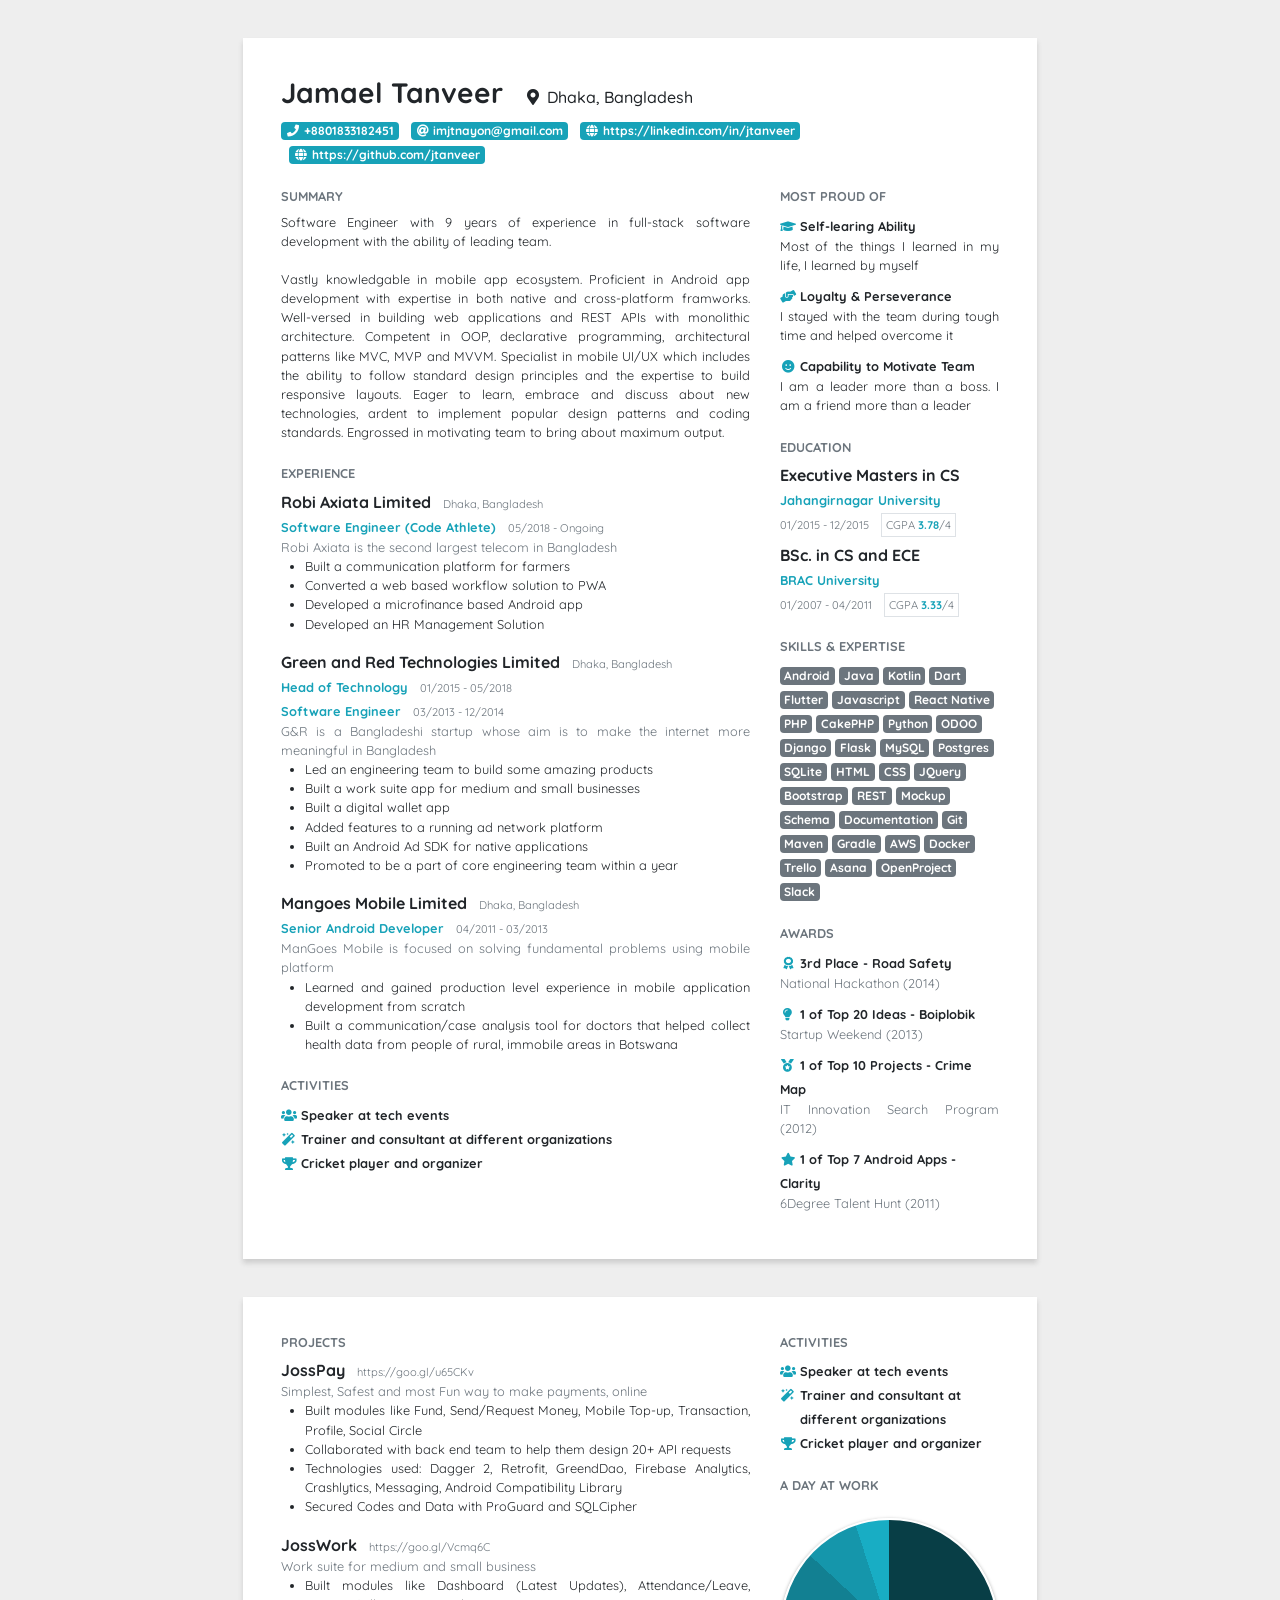
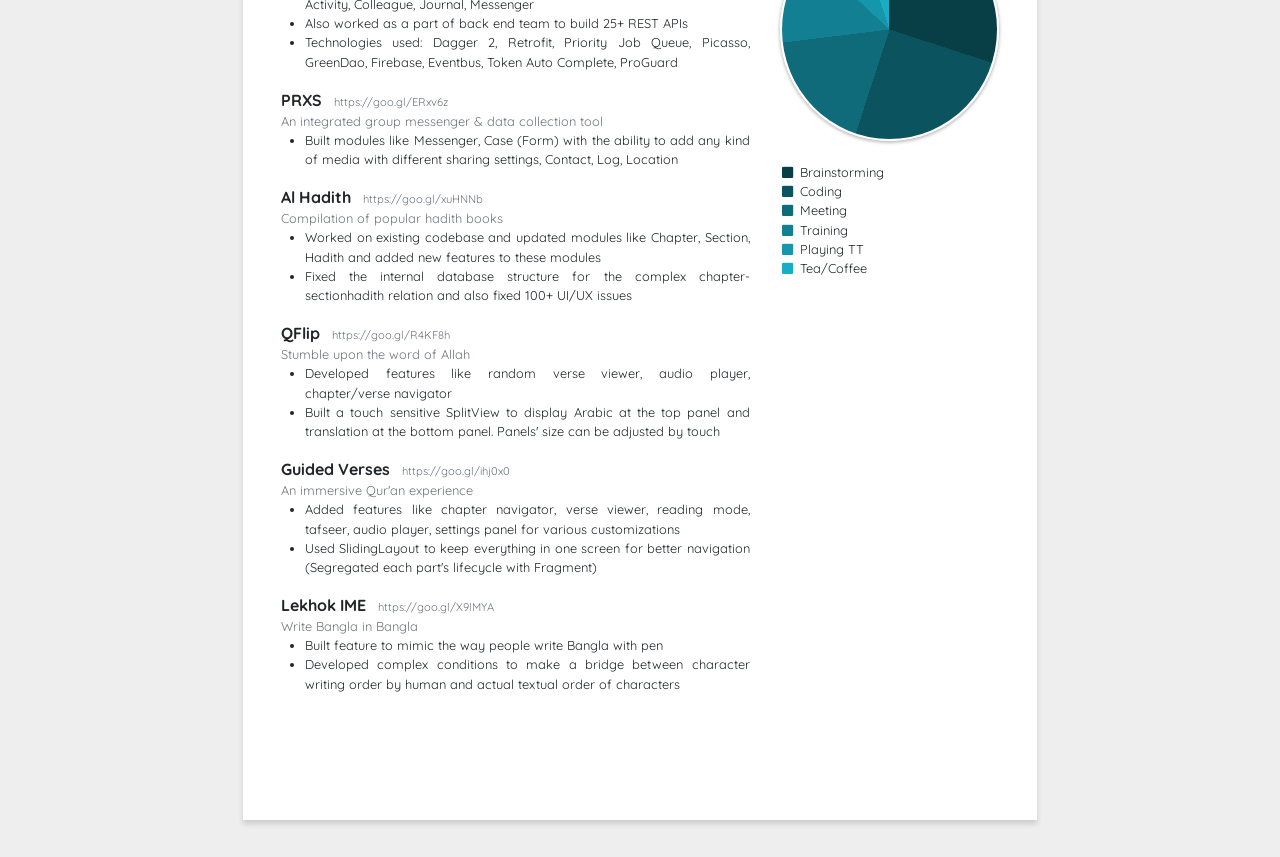
==== index.html @ aa8fa032 "fullstack resume" ====
<!DOCTYPE html>
<html lang="en">
<head>
    <meta charset="utf-8">
    <meta http-equiv="X-UA-Compatible" content="IE=edge">
    <meta name="viewport" content="width=device-width, initial-scale=1">

    <link rel="apple-touch-icon" sizes="180x180" href="favicon/apple-touch-icon.png">
    <link rel="icon" type="image/png" sizes="32x32" href="favicon/favicon-32x32.png">
    <link rel="icon" type="image/png" sizes="16x16" href="favicon/favicon-16x16.png">
    <link rel="manifest" href="favicon/site.webmanifest">
    <link rel="mask-icon" href="favicon/safari-pinned-tab.svg" color="#17a2b8">
    <meta name="msapplication-TileColor" content="#17a2b8">
    <meta name="theme-color" content="#ffffff">

    <title>Resume of Jamael Tanveer</title>

    <meta name="description" content="Resume built with html, css, bootstrap 4">
    <meta name="author" content="Jamael Tanveer">

    <link href="css/bootstrap.min.css" rel="stylesheet">
    <link href="css/sheets-of-paper-a4.css" rel="stylesheet">
    <link href="css/style.css" media="all" rel="stylesheet">
    <link rel="stylesheet" href="https://use.fontawesome.com/releases/v5.4.2/css/all.css" integrity="sha384-/rXc/GQVaYpyDdyxK+ecHPVYJSN9bmVFBvjA/9eOB+pb3F2w2N6fc5qB9Ew5yIns" crossorigin="anonymous">
    <link href="https://fonts.googleapis.com/css?family=Quicksand:500" rel="stylesheet">
</head>
<body class="document">
    <div class="container-fluid page">
        <div class="row">
            <div class="col-12">
                <div>
                <span class="h3 align-baseline"><strong>Jamael Tanveer</strong></span>
                <a class="ml-3 h6 align-baseline" href="https://goo.gl/maps/phxDE4RX9Dv" target="_blank">
                    <i target="_blank" class="fas fa-map-marker-alt fa-fw"></i> Dhaka, Bangladesh
                </a>
                </div>
                <div class="row mt-2">
                    <div class="col-12">
                        <a class="badge badge-info" href="tel:+8801833182451">
                            <i class="fa fa-phone fa-fw"></i> +8801833182451
                        </a>
                        <a class="ml-2 badge badge-info" href="mailto:imjtnayon@gmail.com">
                            <i class="fas fa-at fa-fw"></i> imjtnayon@gmail.com
                        </a>
                        <a class="ml-2 badge badge-info" href="https://linkedin.com/in/jtanveer" target="_blank">
                            <i class="fas fa-globe fa-fw"></i> https://linkedin.com/in/jtanveer
                        </a>
                        <a class="ml-2 badge badge-info" href="https://github.com/jtanveer" target="_blank">
                            <i class="fas fa-globe fa-fw"></i> https://github.com/jtanveer
                        </a>
                    </div>
                </div>
            </div>
        </div>
        <div class="row mt-4">
            <div class="col-8">
                <div>
                    <h6 class="small text-muted"><b>SUMMARY</b></h6>
                    <p class="small text-justify">
                        Software Engineer with 9 years of experience in full-stack software 
                        development with the ability of leading team.
                    </p>
                    <p class="small text-justify">
                        Vastly knowledgable in mobile app ecosystem. Proficient in Android app 
                        development with expertise in both native and cross-platform framworks. 
                        Well-versed in building web applications and REST APIs with monolithic 
                        architecture. Competent in OOP, declarative programming, architectural 
                        patterns like MVC, MVP and MVVM. Specialist in mobile UI/UX which includes 
                        the ability to follow standard design principles and the expertise to 
                        build responsive layouts. Eager to learn, embrace and discuss about new 
                        technologies, ardent to implement popular design patterns and coding standards. 
                        Engrossed in motivating team to bring about maximum output.
                    </p>
                </div>
                <div class="mt-4">
                    <h6 class="small text-muted"><b>EXPERIENCE</b></h6>
                    <div>
                        <p>
                            <b>Robi Axiata Limited</b>
                            <small class="smaller text-muted ml-2">Dhaka, Bangladesh</small>
                        </p>
                        <small class="color-primary"><b>Software Engineer (Code Athlete)</b></small>
                        <small class="smaller text-muted ml-2">05/2018 - Ongoing</small>
                        <small class="d-block text-muted text-justify">
                            Robi Axiata is the second largest telecom in Bangladesh
                        </small>
                        <ul class="pl-4">
                            <li class="small text-justify">
                                Built a communication platform for farmers
                            </li>
                            <li class="small text-justify">
                                Converted a web based workflow solution to PWA
                            </li>
                            <li class="small text-justify">
                                Developed a microfinance based Android app
                            </li>
                            <li class="small text-justify">
                                Developed an HR Management Solution
                            </li>
                        </ul>
                    </div>
                    <div>
                        <p>
                            <b>Green and Red Technologies Limited</b>
                            <small class="smaller text-muted ml-2">Dhaka, Bangladesh</small>
                        </p>
                        <small class="color-primary"><b>Head of Technology</b></small>
                        <small class="smaller text-muted ml-2">01/2015 - 05/2018</small>
                        <br/>
                        <small class="color-primary"><b>Software Engineer</b></small>
                        <small class="smaller text-muted ml-2">03/2013 - 12/2014</small>
                        <small class="d-block text-muted text-justify">
                            G&R is a Bangladeshi startup whose aim is to make the
                            internet more meaningful in Bangladesh
                        </small>
                        <ul class="pl-4">
                            <li class="small text-justify">
                                Led an engineering team to build some amazing products
                            </li>
                            <li class="small text-justify">
                                Built a work suite app for medium and small businesses
                            </li>
                            <li class="small text-justify">
                                Built a digital wallet app
                            </li>
                            <li class="small text-justify">
                                Added features to a running ad network platform
                            </li>
                            <li class="small text-justify">
                                Built an Android Ad SDK for native applications
                            </li>
                            <li class="small text-justify">
                                Promoted to be a part of core engineering team within a year
                            </li>
                        </ul>
                    </div>
                    <div>
                        <p>
                            <b>Mangoes Mobile Limited</b>
                            <small class="smaller text-muted ml-2">Dhaka, Bangladesh</small>
                        </p>
                        <small class="color-primary"><b>Senior Android Developer</b></small>
                        <small class="smaller text-muted ml-2">04/2011 - 03/2013</small>
                        <small class="d-block text-muted text-justify">
                            ManGoes Mobile is focused on solving fundamental problems using mobile platform
                        </small>
                        <ul class="pl-4">
                            <li class="small text-justify">
                                Learned and gained production level experience in
                                mobile application development from scratch
                            </li>
                            <li class="small text-justify">
                                Built a communication/case analysis tool for doctors
                                that helped collect health data from people of rural,
                                immobile areas in Botswana
                            </li>
                        </ul>
                    </div>
                    <div class="mt-4">
                        <h6 class="small text-muted"><b>ACTIVITIES</b></h6>
                        <div class="d-flex">
                            <div class="mr-1"><i class="small fas fa-users fa-fw color-primary"></i></div>
                            <div><small><b>Speaker at tech events</b></small></div>
                        </div>
                        <div class="d-flex">
                            <div class="mr-1"><i class="small fas fa-magic fa-fw color-primary"></i></div>
                            <div><small><b>Trainer and consultant at different organizations</b></small></div>
                        </div>
                        <div class="d-flex">
                            <div class="mr-1"><i class="small fas fa-trophy fa-fw color-primary"></i></div>
                            <div><small><b>Cricket player and organizer</b></small></div>
                        </div>
                    </div>
                </div>
            </div>
            <div class="col-4">
                <div>
                    <h6 class="small text-muted"><b>MOST PROUD OF</b></h6>
                    <small><i class="fa fa-graduation-cap fa-fw color-primary"></i><b class="ml-1">Self-learing Ability</b></small>
                    <p class="small text-justify mb-2">
                        Most of the things I learned in my life, I learned by myself
                    </p>
                    <small><i class="fa fa-hands-helping fa-fw color-primary"></i><b class="ml-1">Loyalty & Perseverance</b></small>
                    <p class="small text-justify mb-2">
                        I stayed with the team during tough time and helped overcome it
                    </p>
                    <small><i class="fa fa-smile fa-fw color-primary"></i><b class="ml-1">Capability to Motivate Team</b></small>
                    <p class="small text-justify">
                        I am a leader more than a boss. I am a friend more than a leader
                    </p>
                </div>
                <div class="mt-4">
                    <h6 class="small text-muted"><b>EDUCATION</b></h6>
                    <div>
                        <p><b>Executive Masters in CS</b></p>
                        <small class="color-primary"><b>Jahangirnagar University</b></small>
                        <br/>
                        <small class="smaller text-muted">01/2015 - 12/2015</small>
                        <small class="smaller border text-muted ml-2 p-1">CGPA <span class="color-primary"><b>3.78</b></span>/4</small>
                    </div>
                    <div class="mt-2">
                        <p><b>BSc. in CS and ECE</b></p>
                        <small class="color-primary"><b>BRAC University</b></small>
                        <br/>
                        <small class="smaller text-muted">01/2007 - 04/2011</small>
                        <small class="smaller border text-muted ml-2 p-1">CGPA <span class="color-primary"><b>3.33</b></span>/4</small>
                    </div>
                </div>
                <div class="mt-4">
                    <h6 class="small text-muted"><b>SKILLS & EXPERTISE</b></h6>
                    <div>
                        <span class="badge badge-secondary">Android</span>
                        <span class="badge badge-secondary">Java</span>
                        <span class="badge badge-secondary">Kotlin</span>
                        <span class="badge badge-secondary">Dart</span>
                        <span class="badge badge-secondary">Flutter</span>
                        <span class="badge badge-secondary">Javascript</span>
                        <span class="badge badge-secondary">React Native</span>
                        <span class="badge badge-secondary">PHP</span>
                        <span class="badge badge-secondary">CakePHP</span>
                        <span class="badge badge-secondary">Python</span>
                        <span class="badge badge-secondary">ODOO</span>
                        <span class="badge badge-secondary">Django</span>
                        <span class="badge badge-secondary">Flask</span>
                        <span class="badge badge-secondary">MySQL</span>
                        <span class="badge badge-secondary">Postgres</span>
                        <span class="badge badge-secondary">SQLite</span>
                        <span class="badge badge-secondary">HTML</span>
                        <span class="badge badge-secondary">CSS</span>
                        <span class="badge badge-secondary">JQuery</span>
                        <span class="badge badge-secondary">Bootstrap</span>
                        <span class="badge badge-secondary">REST</span>
                        <span class="badge badge-secondary">Mockup</span>
                        <span class="badge badge-secondary">Schema</span>
                        <span class="badge badge-secondary">Documentation</span>
                        <span class="badge badge-secondary">Git</span>
                        <span class="badge badge-secondary">Maven</span>
                        <span class="badge badge-secondary">Gradle</span>
                        <span class="badge badge-secondary">AWS</span>
                        <span class="badge badge-secondary">Docker</span>
                        <span class="badge badge-secondary">Trello</span>
                        <span class="badge badge-secondary">Asana</span>
                        <span class="badge badge-secondary">OpenProject</span>
                        <span class="badge badge-secondary">Slack</span>
                    </div>
                </div>
                <div class="mt-4">
                    <h6 class="small text-muted"><b>AWARDS</b></h6>
                    <small><i class="fas fa-award fa-fw color-primary"></i><b class="ml-1">3rd Place - Road Safety</b></small>
                    <p class="small text-justify text-muted mb-2">National Hackathon (2014)</p>
                    <small><i class="fas fa-lightbulb fa-fw color-primary"></i><b class="ml-1">1 of Top 20 Ideas - Boiplobik</b></small>
                    <p class="small text-justify text-muted mb-2">Startup Weekend (2013)</p>
                    <small><i class="fas fa-medal fa-fw color-primary"></i><b class="ml-1">1 of Top 10 Projects - Crime Map</b></small>
                    <p class="small text-justify text-muted mb-2">IT Innovation Search Program (2012)</p>
                    <small><i class="fas fa-star fa-fw color-primary"></i><b class="ml-1">1 of Top 7 Android Apps - Clarity</b></small>
                    <p class="small text-justify text-muted mb-2">6Degree Talent Hunt (2011)</p>
                </div>
            </div>
        </div>
    </div>
    <div class="container-fluid page">
        <div class="row">
            <div class="col-8">
                <div>
                    <h6 class="small text-muted"><b>PROJECTS</b></h6>
                    <div>
                        <p>
                            <b>JossPay</b>
                            <a href="https://goo.gl/u65CKv" target="_blank" class="smaller text-muted ml-2">
                                https://goo.gl/u65CKv
                            </a>
                        </p>
                        <small class="d-block text-muted text-justify">
                            Simplest, Safest and most Fun way to make payments, online
                        </small>
                        <ul class="pl-4">
                            <li class="small text-justify">
                                Built modules like Fund, Send/Request Money, Mobile Top-up,
                                Transaction, Profile, Social Circle
                            </li>
                            <li class="small text-justify">
                                Collaborated with back end team to help them design 20+ API requests
                            </li>
                            <li class="small text-justify">
                                Technologies used: Dagger 2, Retrofit, GreendDao, Firebase Analytics,
                                Crashlytics, Messaging, Android Compatibility Library
                            </li>
                            <li class="small text-justify">
                                Secured Codes and Data with ProGuard and SQLCipher
                            </li>
                        </ul>
                    </div>
                    <div>
                        <p>
                            <b>JossWork</b>
                            <a href="https://goo.gl/Vcmq6C" target="_blank" class="smaller text-muted ml-2">
                                https://goo.gl/Vcmq6C
                            </a>
                        </p>
                        <small class="d-block text-muted text-justify">
                            Work suite for medium and small business
                        </small>
                        <ul class="pl-4">
                            <li class="small text-justify">
                                Built modules like Dashboard (Latest Updates), Attendance/Leave,
                                Activity, Colleague, Journal, Messenger
                            </li>
                            <li class="small text-justify">
                                Also worked as a part of back end team to build 25+ REST APIs
                            </li>
                            <li class="small text-justify">
                                Technologies used: Dagger 2, Retrofit, Priority Job Queue, Picasso,
                                GreenDao, Firebase, Eventbus, Token Auto Complete, ProGuard
                            </li>
                        </ul>
                    </div>
                    <div>
                        <p>
                            <b>PRXS</b>
                            <a href="https://goo.gl/ERxv6z" target="_blank" class="smaller text-muted ml-2">
                                https://goo.gl/ERxv6z
                            </a>
                        </p>
                        <small class="d-block text-muted text-justify">
                            An integrated group messenger & data collection tool
                        </small>
                        <ul class="pl-4">
                            <li class="small text-justify">
                                Built modules like Messenger, Case (Form) with the ability to add any
                                kind of media with different sharing settings, Contact, Log, Location
                            </li>
                        </ul>
                    </div>
                    <div>
                        <p>
                            <b>Al Hadith</b>
                            <a href="https://goo.gl/xuHNNb" target="_blank" class="smaller text-muted ml-2">
                                https://goo.gl/xuHNNb
                            </a>
                        </p>
                        <small class="d-block text-muted text-justify">
                            Compilation of popular hadith books
                        </small>
                        <ul class="pl-4">
                            <li class="small text-justify">
                                Worked on existing codebase and updated modules like Chapter,
                                Section, Hadith and added new features to these modules
                            </li>
                            <li class="small text-justify">
                                Fixed the internal database structure for the complex chapter-sectionhadith
                                relation and also fixed 100+ UI/UX issues
                            </li>
                        </ul>
                    </div>
                    <div>
                        <p>
                            <b>QFlip</b>
                            <a href="https://goo.gl/R4KF8h" target="_blank" class="smaller text-muted ml-2">
                                https://goo.gl/R4KF8h
                            </a>
                        </p>
                        <small class="d-block text-muted text-justify">
                            Stumble upon the word of Allah
                        </small>
                        <ul class="pl-4">
                            <li class="small text-justify">
                                Developed features like random verse viewer, audio player,
                                chapter/verse navigator
                            </li>
                            <li class="small text-justify">
                                Built a touch sensitive SplitView to display Arabic at the top panel and
                                translation at the bottom panel. Panels' size can be adjusted by touch
                            </li>
                        </ul>
                    </div>
                    <div>
                        <p>
                            <b>Guided Verses</b>
                            <a href="https://goo.gl/ihj0x0" target="_blank" class="smaller text-muted ml-2">
                                https://goo.gl/ihj0x0
                            </a>
                        </p>
                        <small class="d-block text-muted text-justify">
                            An immersive Qur'an experience
                        </small>
                        <ul class="pl-4">
                            <li class="small text-justify">
                                Added features like chapter navigator, verse viewer, reading mode,
                                tafseer, audio player, settings panel for various customizations
                            </li>
                            <li class="small text-justify">
                                Used SlidingLayout to keep everything in one screen for better
                                navigation (Segregated each part's lifecycle with Fragment)
                            </li>
                        </ul>
                    </div>
                    <div>
                        <p>
                            <b>Lekhok IME</b>
                            <a href="https://goo.gl/X9lMYA" target="_blank" class="smaller text-muted ml-2">
                                https://goo.gl/X9lMYA
                            </a>
                        </p>
                        <small class="d-block text-muted text-justify">
                            Write Bangla in Bangla
                        </small>
                        <ul class="pl-4">
                            <li class="small text-justify">
                                Built feature to mimic the way people write Bangla with pen
                            </li>
                            <li class="small text-justify">
                                Developed complex conditions to make a bridge between character
                                writing order by human and actual textual order of characters
                            </li>
                        </ul>
                    </div>
                </div>
            </div>
            <div class="col-4">
                <div>
                    <h6 class="small text-muted"><b>ACTIVITIES</b></h6>
                    <div class="d-flex">
                        <div class="mr-1"><i class="small fas fa-users fa-fw color-primary"></i></div>
                        <div><small><b>Speaker at tech events</b></small></div>
                    </div>
                    <div class="d-flex">
                        <div class="mr-1"><i class="small fas fa-magic fa-fw color-primary"></i></div>
                        <div><small><b>Trainer and consultant at different organizations</b></small></div>
                    </div>
                    <div class="d-flex">
                        <div class="mr-1"><i class="small fas fa-trophy fa-fw color-primary"></i></div>
                        <div><small><b>Cricket player and organizer</b></small></div>
                    </div>
                </div>
                <div class="mt-4">
                    <h6 class="small text-muted"><b>A DAY AT WORK</b></h6>
                    <div class="pie my-3"></div>
                    <div class="d-flex">
                        <small><i class="fa fa-square fa-fw color-1"></i></small><small class="ml-1">Brainstorming</small>
                    </div>
                    <div class="d-flex">
                        <small><i class="fa fa-square fa-fw color-2"></i></small><small class="ml-1">Coding</small>
                    </div>
                    <div class="d-flex">
                        <small><i class="fa fa-square fa-fw color-3"></i></small><small class="ml-1">Meeting</small>
                    </div>
                    <div class="d-flex">
                        <small><i class="fa fa-square fa-fw color-4"></i></small><small class="ml-1">Training</small>
                    </div>
                    <div class="d-flex">
                        <small><i class="fa fa-square fa-fw color-5"></i></small><small class="ml-1">Playing TT</small>
                    </div>
                    <div class="d-flex">
                        <small><i class="fa fa-square fa-fw color-6"></i></small><small class="ml-1">Tea/Coffee</small>
                    </div>
                </div>
            </div>
        </div>
    </div>
    <script src="js/scripts.js"></script>
</body>
</html>
---- css/sheets-of-paper-a4.css ----
/*!
 * HTML-Sheets-of-Paper (https://github.com/delight-im/HTML-Sheets-of-Paper)
 * Copyright (c) delight.im (https://www.delight.im/)
 * Licensed under the MIT License (https://opensource.org/licenses/MIT)
 */

@import "sheets-of-paper.css";

.page {
	/* Styles for better appearance on screens only -- are reset to defaults in print styles later */

	/* Reflect the paper width in the screen rendering (must match size from @page rule) */
	width: 21cm;
	/* Reflect the paper height in the screen rendering (must match size from @page rule) */
	min-height: 29.7cm;

	/* Reflect the actual page margin/padding on paper in the screen rendering (must match margin from @page rule) */
	padding-left: 1cm;
	padding-top: 1cm;
	padding-right: 1cm;
	padding-bottom: 1cm;
}
/* Use CSS Paged Media to switch from continuous documents to sheet-like documents with separate pages */
@page {
	/* You can only change the size, margins, orphans, widows and page breaks here */

	/* Paper size and page orientation */
	size: A4 portrait;

	/* Margin per single side of the page */
	margin-left: 1cm;
	margin-top: 1cm;
	margin-right: 1cm;
	margin-bottom: 1cm;
}
---- css/style.css ----
body {
    font-family: 'Quicksand', sans-serif;
}
.color-primary {
    color: #17A2B8;
}
.color-1 {
    color: #083E46;
}
.color-2 {
    color: #0B545F;
}
.color-3 {
    color: #0F6A79;
}
.color-4 {
    color: #128092;
}
.color-5 {
    color: #1596AB;
}
.color-6 {
    color: #18ADC4;
}
.smaller {
    font-size: 70%;
}
.pie {
    /* Basic layout */
    display: inline-block;
    width: 100%;
    padding-top: 100%;
    border-radius: 50%;

    /* A little styling */
    border: .15em solid #fff;
    box-shadow: 0 .075em .2em .05em rgba(0,0,0,.25);

    /* fixes a minor clipping issue in Chrome */
    background-origin: border-box;
    background-image: conic-gradient(
        #083E46 108deg,      /* 30%                  30 * 3.6                  (end of segment 1) */
        #0B545F 108deg,      /* 30%                                          (start of segment 2) */
        #0B545F 198deg,      /* 55%           (25 + 30) * 3.6                  (end of segment 2) */
        #0F6A79 198deg,      /* 55%                                          (start of segment 3) */
        #0F6A79 263deg,      /* 73%           (18 + 55) * 3.6                  (end of segment 3) */
        #128092 263deg,      /* 73%                                          (start of segment 4) */
        #128092 313deg,      /* 87%           (14 + 73) * 3.6                  (end of segment 4) */
        #1596AB 313deg,      /* 87%                                          (start of segment 5) */
        #1596AB 342deg,      /* 95%            (8 + 87) * 3.6                  (end of segment 5) */
        #18ADC4 0            /* 100%     last stop is always 360 degrees     (start of segment 6) */
    );
}
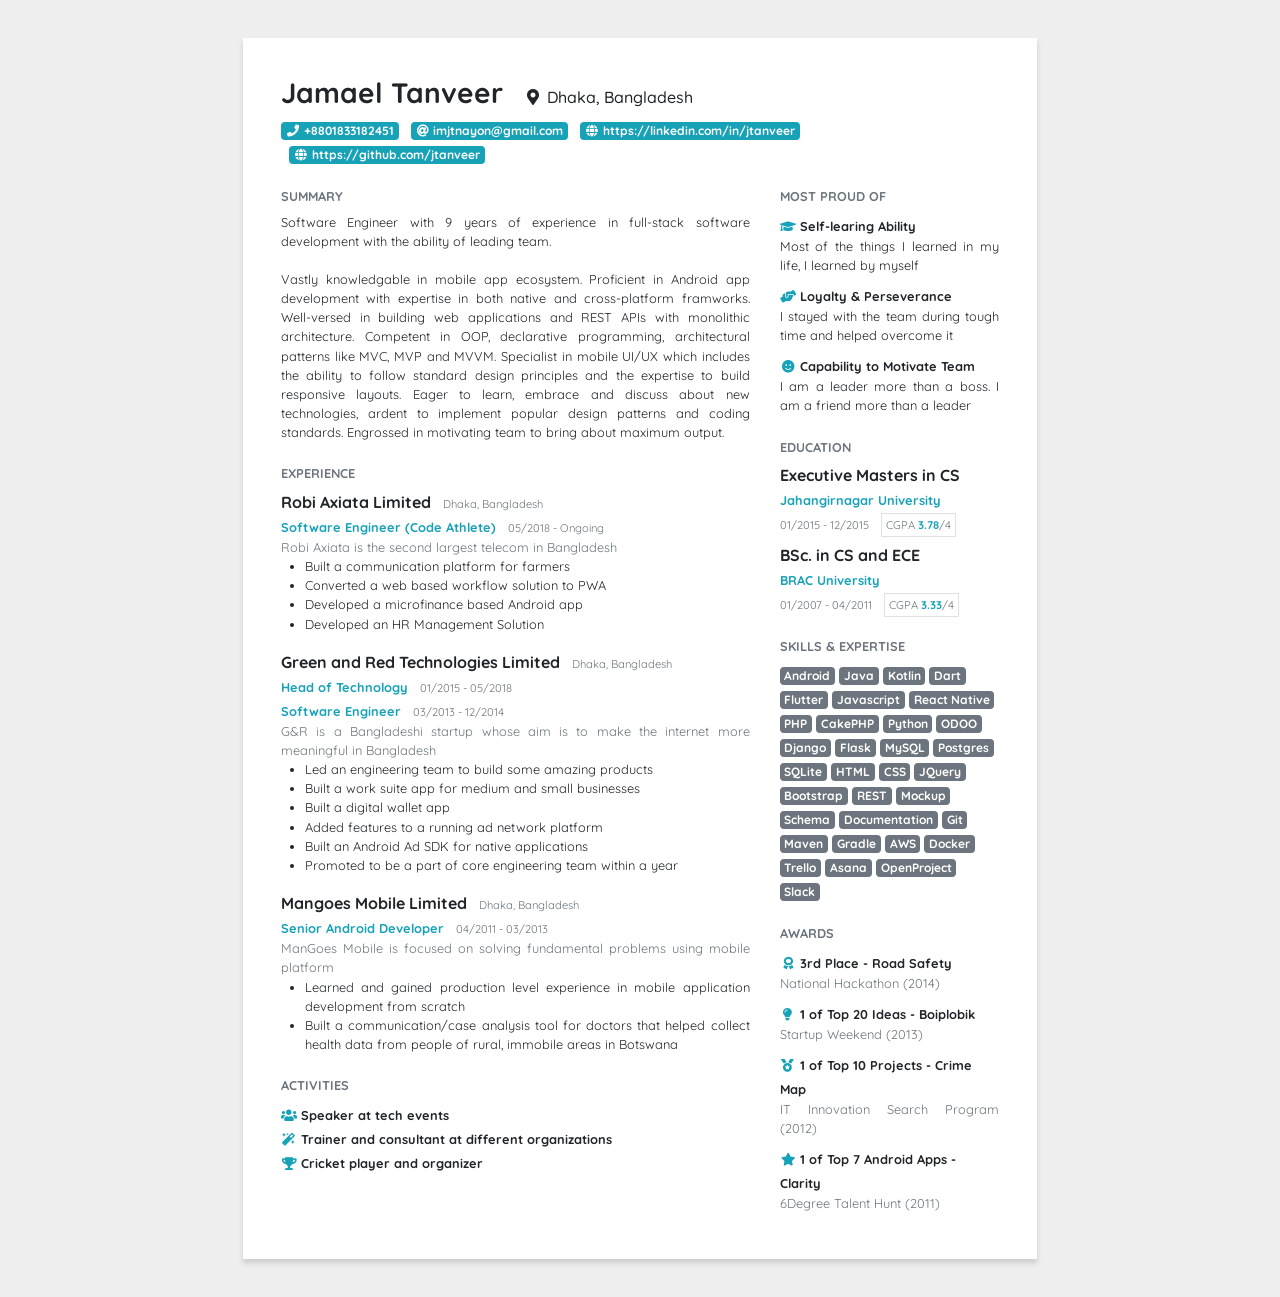
==== commit 91590881: "remove second page" ====
--- a/index.html
+++ b/index.html
@@ -258,205 +258,6 @@
             </div>
         </div>
     </div>
-    <div class="container-fluid page">
-        <div class="row">
-            <div class="col-8">
-                <div>
-                    <h6 class="small text-muted"><b>PROJECTS</b></h6>
-                    <div>
-                        <p>
-                            <b>JossPay</b>
-                            <a href="https://goo.gl/u65CKv" target="_blank" class="smaller text-muted ml-2">
-                                https://goo.gl/u65CKv
-                            </a>
-                        </p>
-                        <small class="d-block text-muted text-justify">
-                            Simplest, Safest and most Fun way to make payments, online
-                        </small>
-                        <ul class="pl-4">
-                            <li class="small text-justify">
-                                Built modules like Fund, Send/Request Money, Mobile Top-up,
-                                Transaction, Profile, Social Circle
-                            </li>
-                            <li class="small text-justify">
-                                Collaborated with back end team to help them design 20+ API requests
-                            </li>
-                            <li class="small text-justify">
-                                Technologies used: Dagger 2, Retrofit, GreendDao, Firebase Analytics,
-                                Crashlytics, Messaging, Android Compatibility Library
-                            </li>
-                            <li class="small text-justify">
-                                Secured Codes and Data with ProGuard and SQLCipher
-                            </li>
-                        </ul>
-                    </div>
-                    <div>
-                        <p>
-                            <b>JossWork</b>
-                            <a href="https://goo.gl/Vcmq6C" target="_blank" class="smaller text-muted ml-2">
-                                https://goo.gl/Vcmq6C
-                            </a>
-                        </p>
-                        <small class="d-block text-muted text-justify">
-                            Work suite for medium and small business
-                        </small>
-                        <ul class="pl-4">
-                            <li class="small text-justify">
-                                Built modules like Dashboard (Latest Updates), Attendance/Leave,
-                                Activity, Colleague, Journal, Messenger
-                            </li>
-                            <li class="small text-justify">
-                                Also worked as a part of back end team to build 25+ REST APIs
-                            </li>
-                            <li class="small text-justify">
-                                Technologies used: Dagger 2, Retrofit, Priority Job Queue, Picasso,
-                                GreenDao, Firebase, Eventbus, Token Auto Complete, ProGuard
-                            </li>
-                        </ul>
-                    </div>
-                    <div>
-                        <p>
-                            <b>PRXS</b>
-                            <a href="https://goo.gl/ERxv6z" target="_blank" class="smaller text-muted ml-2">
-                                https://goo.gl/ERxv6z
-                            </a>
-                        </p>
-                        <small class="d-block text-muted text-justify">
-                            An integrated group messenger & data collection tool
-                        </small>
-                        <ul class="pl-4">
-                            <li class="small text-justify">
-                                Built modules like Messenger, Case (Form) with the ability to add any
-                                kind of media with different sharing settings, Contact, Log, Location
-                            </li>
-                        </ul>
-                    </div>
-                    <div>
-                        <p>
-                            <b>Al Hadith</b>
-                            <a href="https://goo.gl/xuHNNb" target="_blank" class="smaller text-muted ml-2">
-                                https://goo.gl/xuHNNb
-                            </a>
-                        </p>
-                        <small class="d-block text-muted text-justify">
-                            Compilation of popular hadith books
-                        </small>
-                        <ul class="pl-4">
-                            <li class="small text-justify">
-                                Worked on existing codebase and updated modules like Chapter,
-                                Section, Hadith and added new features to these modules
-                            </li>
-                            <li class="small text-justify">
-                                Fixed the internal database structure for the complex chapter-sectionhadith
-                                relation and also fixed 100+ UI/UX issues
-                            </li>
-                        </ul>
-                    </div>
-                    <div>
-                        <p>
-                            <b>QFlip</b>
-                            <a href="https://goo.gl/R4KF8h" target="_blank" class="smaller text-muted ml-2">
-                                https://goo.gl/R4KF8h
-                            </a>
-                        </p>
-                        <small class="d-block text-muted text-justify">
-                            Stumble upon the word of Allah
-                        </small>
-                        <ul class="pl-4">
-                            <li class="small text-justify">
-                                Developed features like random verse viewer, audio player,
-                                chapter/verse navigator
-                            </li>
-                            <li class="small text-justify">
-                                Built a touch sensitive SplitView to display Arabic at the top panel and
-                                translation at the bottom panel. Panels' size can be adjusted by touch
-                            </li>
-                        </ul>
-                    </div>
-                    <div>
-                        <p>
-                            <b>Guided Verses</b>
-                            <a href="https://goo.gl/ihj0x0" target="_blank" class="smaller text-muted ml-2">
-                                https://goo.gl/ihj0x0
-                            </a>
-                        </p>
-                        <small class="d-block text-muted text-justify">
-                            An immersive Qur'an experience
-                        </small>
-                        <ul class="pl-4">
-                            <li class="small text-justify">
-                                Added features like chapter navigator, verse viewer, reading mode,
-                                tafseer, audio player, settings panel for various customizations
-                            </li>
-                            <li class="small text-justify">
-                                Used SlidingLayout to keep everything in one screen for better
-                                navigation (Segregated each part's lifecycle with Fragment)
-                            </li>
-                        </ul>
-                    </div>
-                    <div>
-                        <p>
-                            <b>Lekhok IME</b>
-                            <a href="https://goo.gl/X9lMYA" target="_blank" class="smaller text-muted ml-2">
-                                https://goo.gl/X9lMYA
-                            </a>
-                        </p>
-                        <small class="d-block text-muted text-justify">
-                            Write Bangla in Bangla
-                        </small>
-                        <ul class="pl-4">
-                            <li class="small text-justify">
-                                Built feature to mimic the way people write Bangla with pen
-                            </li>
-                            <li class="small text-justify">
-                                Developed complex conditions to make a bridge between character
-                                writing order by human and actual textual order of characters
-                            </li>
-                        </ul>
-                    </div>
-                </div>
-            </div>
-            <div class="col-4">
-                <div>
-                    <h6 class="small text-muted"><b>ACTIVITIES</b></h6>
-                    <div class="d-flex">
-                        <div class="mr-1"><i class="small fas fa-users fa-fw color-primary"></i></div>
-                        <div><small><b>Speaker at tech events</b></small></div>
-                    </div>
-                    <div class="d-flex">
-                        <div class="mr-1"><i class="small fas fa-magic fa-fw color-primary"></i></div>
-                        <div><small><b>Trainer and consultant at different organizations</b></small></div>
-                    </div>
-                    <div class="d-flex">
-                        <div class="mr-1"><i class="small fas fa-trophy fa-fw color-primary"></i></div>
-                        <div><small><b>Cricket player and organizer</b></small></div>
-                    </div>
-                </div>
-                <div class="mt-4">
-                    <h6 class="small text-muted"><b>A DAY AT WORK</b></h6>
-                    <div class="pie my-3"></div>
-                    <div class="d-flex">
-                        <small><i class="fa fa-square fa-fw color-1"></i></small><small class="ml-1">Brainstorming</small>
-                    </div>
-                    <div class="d-flex">
-                        <small><i class="fa fa-square fa-fw color-2"></i></small><small class="ml-1">Coding</small>
-                    </div>
-                    <div class="d-flex">
-                        <small><i class="fa fa-square fa-fw color-3"></i></small><small class="ml-1">Meeting</small>
-                    </div>
-                    <div class="d-flex">
-                        <small><i class="fa fa-square fa-fw color-4"></i></small><small class="ml-1">Training</small>
-                    </div>
-                    <div class="d-flex">
-                        <small><i class="fa fa-square fa-fw color-5"></i></small><small class="ml-1">Playing TT</small>
-                    </div>
-                    <div class="d-flex">
-                        <small><i class="fa fa-square fa-fw color-6"></i></small><small class="ml-1">Tea/Coffee</small>
-                    </div>
-                </div>
-            </div>
-        </div>
-    </div>
     <script src="js/scripts.js"></script>
 </body>
 </html>
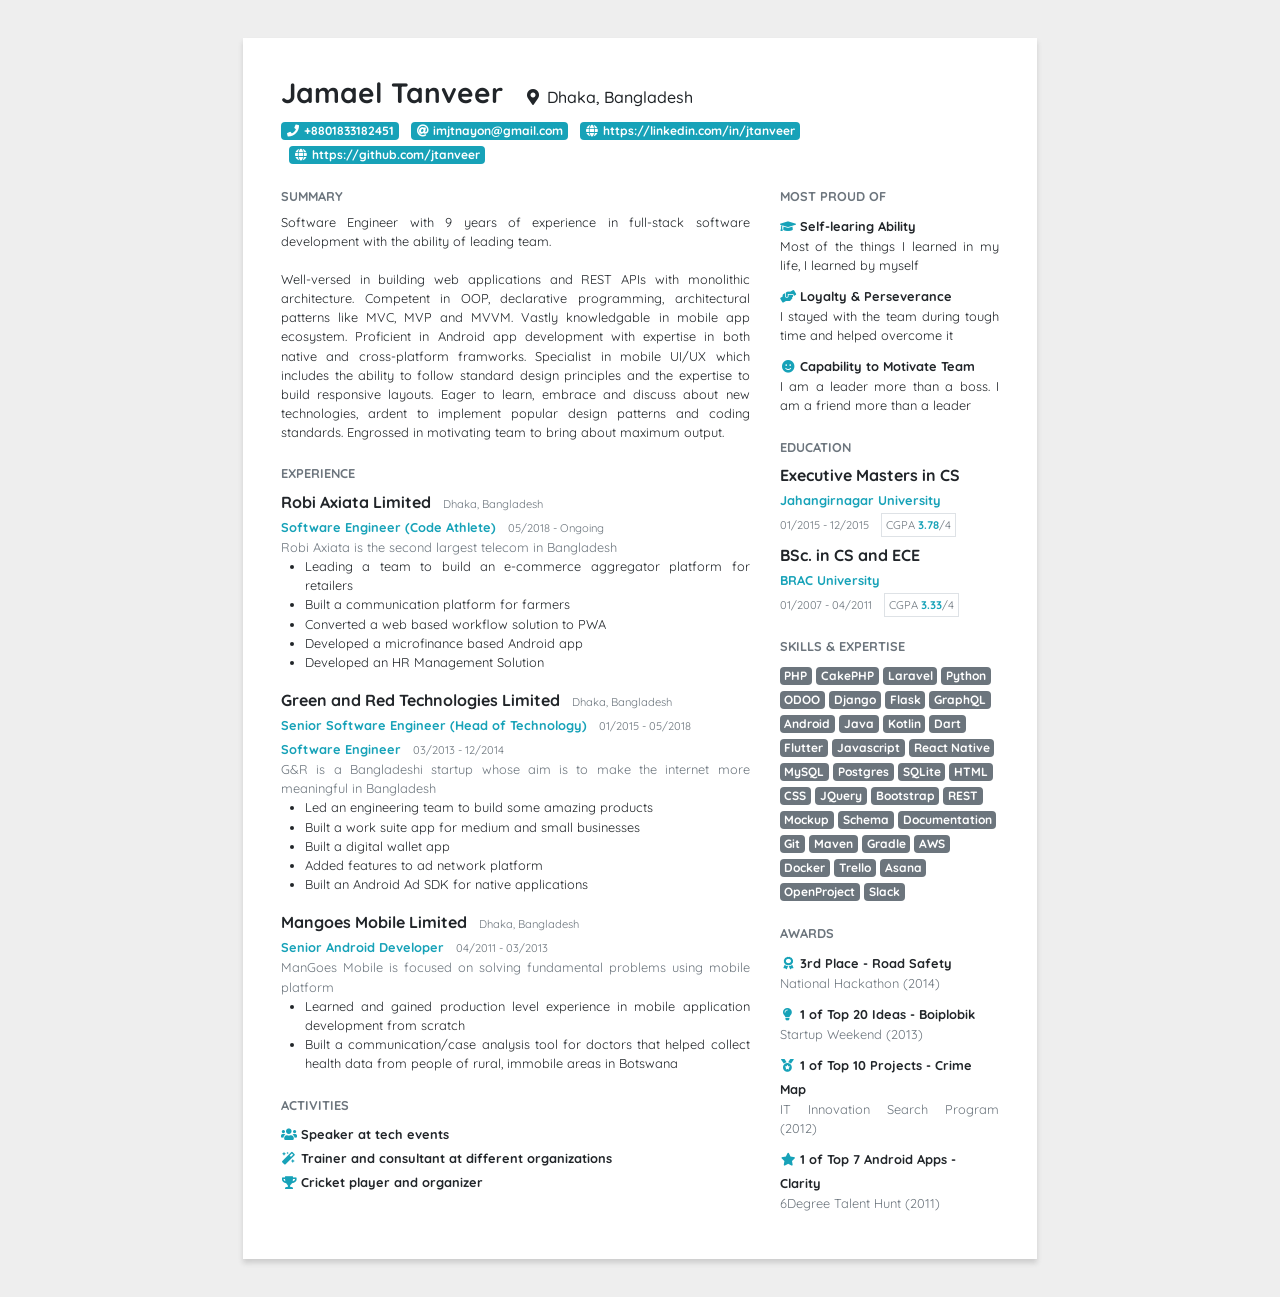
==== commit 639b5135: "update history and skills" ====
--- a/index.html
+++ b/index.html
@@ -60,12 +60,12 @@
                         Software Engineer with 9 years of experience in full-stack software 
                         development with the ability of leading team.
                     </p>
-                    <p class="small text-justify">
-                        Vastly knowledgable in mobile app ecosystem. Proficient in Android app 
-                        development with expertise in both native and cross-platform framworks. 
+                    <p class="small text-justify">                         
                         Well-versed in building web applications and REST APIs with monolithic 
                         architecture. Competent in OOP, declarative programming, architectural 
-                        patterns like MVC, MVP and MVVM. Specialist in mobile UI/UX which includes 
+                        patterns like MVC, MVP and MVVM. Vastly knowledgable in mobile app 
+                        ecosystem. Proficient in Android app development with expertise in both 
+                        native and cross-platform framworks. Specialist in mobile UI/UX which includes 
                         the ability to follow standard design principles and the expertise to 
                         build responsive layouts. Eager to learn, embrace and discuss about new 
                         technologies, ardent to implement popular design patterns and coding standards. 
@@ -86,6 +86,9 @@
                         </small>
                         <ul class="pl-4">
                             <li class="small text-justify">
+                                Leading a team to build an e-commerce aggregator platform for retailers
+                            </li>
+                            <li class="small text-justify">
                                 Built a communication platform for farmers
                             </li>
                             <li class="small text-justify">
@@ -104,7 +107,7 @@
                             <b>Green and Red Technologies Limited</b>
                             <small class="smaller text-muted ml-2">Dhaka, Bangladesh</small>
                         </p>
-                        <small class="color-primary"><b>Head of Technology</b></small>
+                        <small class="color-primary"><b>Senior Software Engineer (Head of Technology)</b></small>
                         <small class="smaller text-muted ml-2">01/2015 - 05/2018</small>
                         <br/>
                         <small class="color-primary"><b>Software Engineer</b></small>
@@ -124,13 +127,10 @@
                                 Built a digital wallet app
                             </li>
                             <li class="small text-justify">
-                                Added features to a running ad network platform
+                                Added features to ad network platform
                             </li>
                             <li class="small text-justify">
                                 Built an Android Ad SDK for native applications
-                            </li>
-                            <li class="small text-justify">
-                                Promoted to be a part of core engineering team within a year
                             </li>
                         </ul>
                     </div>
@@ -209,6 +209,14 @@
                 <div class="mt-4">
                     <h6 class="small text-muted"><b>SKILLS & EXPERTISE</b></h6>
                     <div>
+                        <span class="badge badge-secondary">PHP</span>
+                        <span class="badge badge-secondary">CakePHP</span>
+                        <span class="badge badge-secondary">Laravel</span>
+                        <span class="badge badge-secondary">Python</span>
+                        <span class="badge badge-secondary">ODOO</span>
+                        <span class="badge badge-secondary">Django</span>
+                        <span class="badge badge-secondary">Flask</span>
+                        <span class="badge badge-secondary">GraphQL</span>
                         <span class="badge badge-secondary">Android</span>
                         <span class="badge badge-secondary">Java</span>
                         <span class="badge badge-secondary">Kotlin</span>
@@ -216,12 +224,6 @@
                         <span class="badge badge-secondary">Flutter</span>
                         <span class="badge badge-secondary">Javascript</span>
                         <span class="badge badge-secondary">React Native</span>
-                        <span class="badge badge-secondary">PHP</span>
-                        <span class="badge badge-secondary">CakePHP</span>
-                        <span class="badge badge-secondary">Python</span>
-                        <span class="badge badge-secondary">ODOO</span>
-                        <span class="badge badge-secondary">Django</span>
-                        <span class="badge badge-secondary">Flask</span>
                         <span class="badge badge-secondary">MySQL</span>
                         <span class="badge badge-secondary">Postgres</span>
                         <span class="badge badge-secondary">SQLite</span>
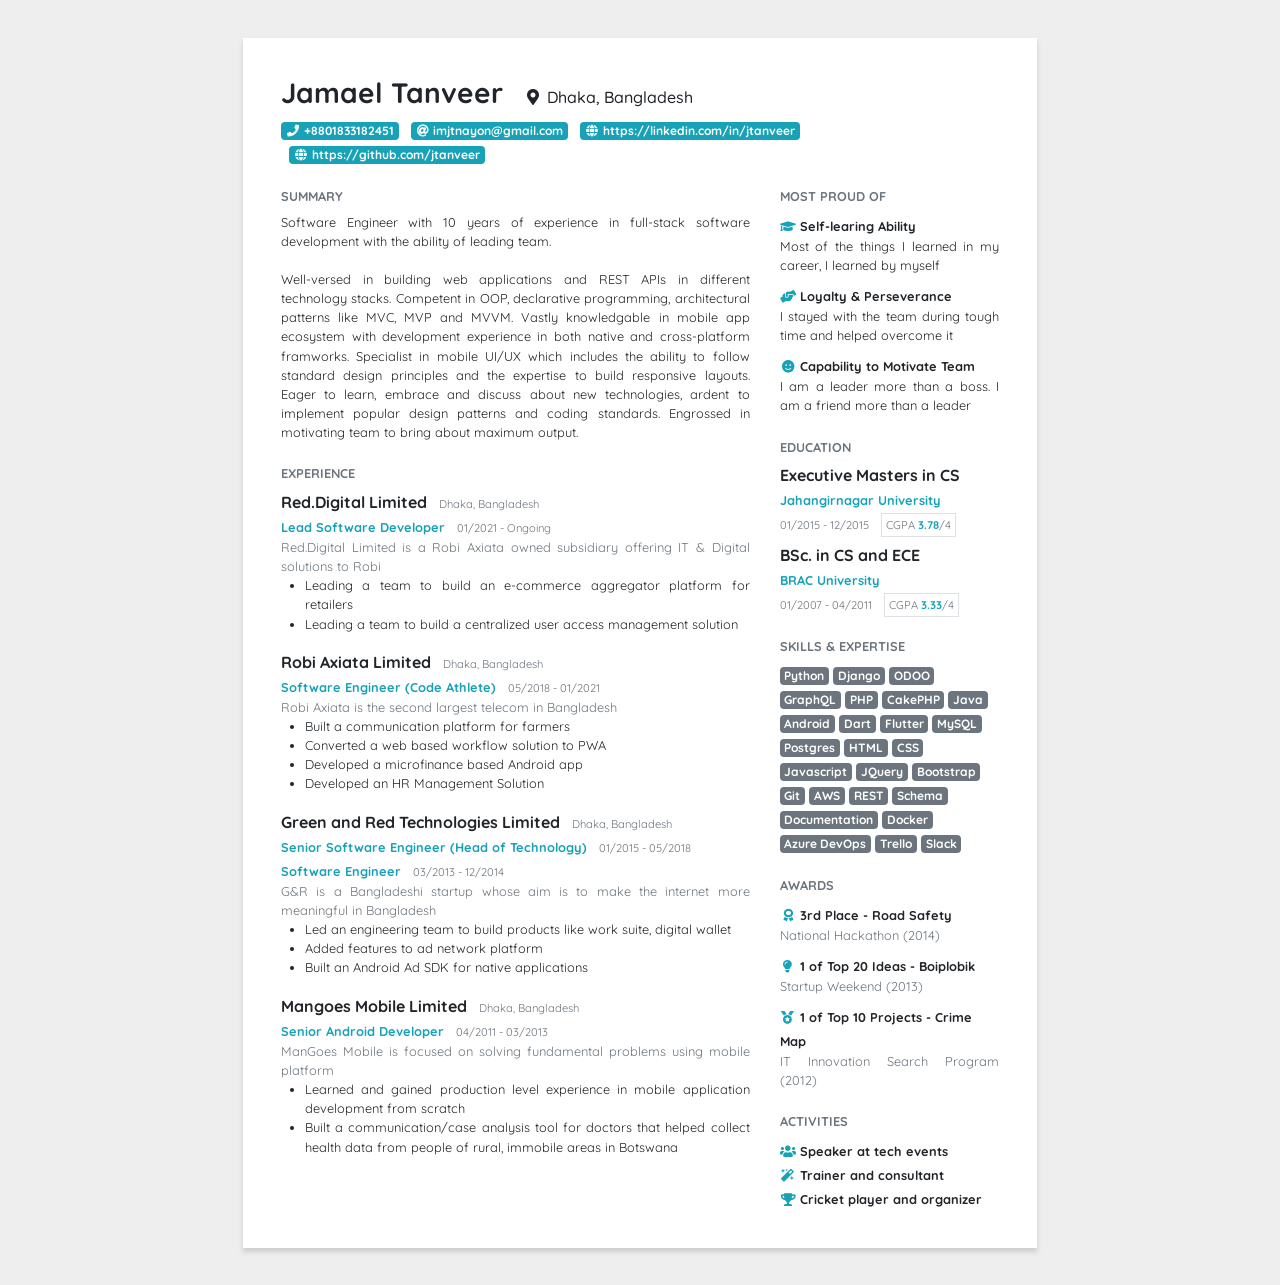
==== commit f21769d9: "update exprience" ====
--- a/index.html
+++ b/index.html
@@ -57,37 +57,53 @@
                 <div>
                     <h6 class="small text-muted"><b>SUMMARY</b></h6>
                     <p class="small text-justify">
-                        Software Engineer with 9 years of experience in full-stack software 
+                        Software Engineer with 10 years of experience in full-stack software 
                         development with the ability of leading team.
                     </p>
                     <p class="small text-justify">                         
-                        Well-versed in building web applications and REST APIs with monolithic 
-                        architecture. Competent in OOP, declarative programming, architectural 
+                        Well-versed in building web applications and REST APIs in different 
+                        technology stacks. Competent in OOP, declarative programming, architectural 
                         patterns like MVC, MVP and MVVM. Vastly knowledgable in mobile app 
-                        ecosystem. Proficient in Android app development with expertise in both 
-                        native and cross-platform framworks. Specialist in mobile UI/UX which includes 
-                        the ability to follow standard design principles and the expertise to 
-                        build responsive layouts. Eager to learn, embrace and discuss about new 
-                        technologies, ardent to implement popular design patterns and coding standards. 
-                        Engrossed in motivating team to bring about maximum output.
+                        ecosystem with development experience in both native and cross-platform 
+                        framworks. Specialist in mobile UI/UX which includes  the ability to 
+                        follow standard design principles and the expertise to build responsive 
+                        layouts. Eager to learn, embrace and discuss about new technologies, 
+                        ardent to implement popular design patterns and coding standards. Engrossed 
+                        in motivating team to bring about maximum output.
                     </p>
                 </div>
                 <div class="mt-4">
                     <h6 class="small text-muted"><b>EXPERIENCE</b></h6>
                     <div>
                         <p>
+                            <b>Red.Digital Limited</b>
+                            <small class="smaller text-muted ml-2">Dhaka, Bangladesh</small>
+                        </p>
+                        <small class="color-primary"><b>Lead Software Developer</b></small>
+                        <small class="smaller text-muted ml-2">01/2021 - Ongoing</small>
+                        <small class="d-block text-muted text-justify">
+                            Red.Digital Limited is a Robi Axiata owned subsidiary offering IT & Digital solutions to Robi
+                        </small>
+                        <ul class="pl-4">
+                            <li class="small text-justify">
+                                Leading a team to build an e-commerce aggregator platform for retailers
+                            </li>
+                            <li class="small text-justify">
+                                Leading a team to build a centralized user access management solution
+                            </li>
+                        </ul>
+                    </div>
+                    <div>
+                        <p>
                             <b>Robi Axiata Limited</b>
                             <small class="smaller text-muted ml-2">Dhaka, Bangladesh</small>
                         </p>
                         <small class="color-primary"><b>Software Engineer (Code Athlete)</b></small>
-                        <small class="smaller text-muted ml-2">05/2018 - Ongoing</small>
+                        <small class="smaller text-muted ml-2">05/2018 - 01/2021</small>
                         <small class="d-block text-muted text-justify">
                             Robi Axiata is the second largest telecom in Bangladesh
                         </small>
                         <ul class="pl-4">
-                            <li class="small text-justify">
-                                Leading a team to build an e-commerce aggregator platform for retailers
-                            </li>
                             <li class="small text-justify">
                                 Built a communication platform for farmers
                             </li>
@@ -118,13 +134,7 @@
                         </small>
                         <ul class="pl-4">
                             <li class="small text-justify">
-                                Led an engineering team to build some amazing products
-                            </li>
-                            <li class="small text-justify">
-                                Built a work suite app for medium and small businesses
-                            </li>
-                            <li class="small text-justify">
-                                Built a digital wallet app
+                                Led an engineering team to build products like work suite, digital wallet
                             </li>
                             <li class="small text-justify">
                                 Added features to ad network platform
@@ -155,21 +165,6 @@
                                 immobile areas in Botswana
                             </li>
                         </ul>
-                    </div>
-                    <div class="mt-4">
-                        <h6 class="small text-muted"><b>ACTIVITIES</b></h6>
-                        <div class="d-flex">
-                            <div class="mr-1"><i class="small fas fa-users fa-fw color-primary"></i></div>
-                            <div><small><b>Speaker at tech events</b></small></div>
-                        </div>
-                        <div class="d-flex">
-                            <div class="mr-1"><i class="small fas fa-magic fa-fw color-primary"></i></div>
-                            <div><small><b>Trainer and consultant at different organizations</b></small></div>
-                        </div>
-                        <div class="d-flex">
-                            <div class="mr-1"><i class="small fas fa-trophy fa-fw color-primary"></i></div>
-                            <div><small><b>Cricket player and organizer</b></small></div>
-                        </div>
                     </div>
                 </div>
             </div>
@@ -178,7 +173,7 @@
                     <h6 class="small text-muted"><b>MOST PROUD OF</b></h6>
                     <small><i class="fa fa-graduation-cap fa-fw color-primary"></i><b class="ml-1">Self-learing Ability</b></small>
                     <p class="small text-justify mb-2">
-                        Most of the things I learned in my life, I learned by myself
+                        Most of the things I learned in my career, I learned by myself
                     </p>
                     <small><i class="fa fa-hands-helping fa-fw color-primary"></i><b class="ml-1">Loyalty & Perseverance</b></small>
                     <p class="small text-justify mb-2">
@@ -209,40 +204,31 @@
                 <div class="mt-4">
                     <h6 class="small text-muted"><b>SKILLS & EXPERTISE</b></h6>
                     <div>
+                        <span class="badge badge-secondary">Python</span>
+                        <span class="badge badge-secondary">Django</span>
+                        <span class="badge badge-secondary">ODOO</span>
+                        <span class="badge badge-secondary">GraphQL</span>
                         <span class="badge badge-secondary">PHP</span>
                         <span class="badge badge-secondary">CakePHP</span>
-                        <span class="badge badge-secondary">Laravel</span>
-                        <span class="badge badge-secondary">Python</span>
-                        <span class="badge badge-secondary">ODOO</span>
-                        <span class="badge badge-secondary">Django</span>
-                        <span class="badge badge-secondary">Flask</span>
-                        <span class="badge badge-secondary">GraphQL</span>
+                        <span class="badge badge-secondary">Java</span>
                         <span class="badge badge-secondary">Android</span>
-                        <span class="badge badge-secondary">Java</span>
-                        <span class="badge badge-secondary">Kotlin</span>
                         <span class="badge badge-secondary">Dart</span>
                         <span class="badge badge-secondary">Flutter</span>
-                        <span class="badge badge-secondary">Javascript</span>
-                        <span class="badge badge-secondary">React Native</span>
                         <span class="badge badge-secondary">MySQL</span>
                         <span class="badge badge-secondary">Postgres</span>
-                        <span class="badge badge-secondary">SQLite</span>
                         <span class="badge badge-secondary">HTML</span>
                         <span class="badge badge-secondary">CSS</span>
+                        <span class="badge badge-secondary">Javascript</span>
                         <span class="badge badge-secondary">JQuery</span>
                         <span class="badge badge-secondary">Bootstrap</span>
+                        <span class="badge badge-secondary">Git</span>
+                        <span class="badge badge-secondary">AWS</span>
                         <span class="badge badge-secondary">REST</span>
-                        <span class="badge badge-secondary">Mockup</span>
                         <span class="badge badge-secondary">Schema</span>
                         <span class="badge badge-secondary">Documentation</span>
-                        <span class="badge badge-secondary">Git</span>
-                        <span class="badge badge-secondary">Maven</span>
-                        <span class="badge badge-secondary">Gradle</span>
-                        <span class="badge badge-secondary">AWS</span>
                         <span class="badge badge-secondary">Docker</span>
+                        <span class="badge badge-secondary">Azure DevOps</span>
                         <span class="badge badge-secondary">Trello</span>
-                        <span class="badge badge-secondary">Asana</span>
-                        <span class="badge badge-secondary">OpenProject</span>
                         <span class="badge badge-secondary">Slack</span>
                     </div>
                 </div>
@@ -254,8 +240,23 @@
                     <p class="small text-justify text-muted mb-2">Startup Weekend (2013)</p>
                     <small><i class="fas fa-medal fa-fw color-primary"></i><b class="ml-1">1 of Top 10 Projects - Crime Map</b></small>
                     <p class="small text-justify text-muted mb-2">IT Innovation Search Program (2012)</p>
-                    <small><i class="fas fa-star fa-fw color-primary"></i><b class="ml-1">1 of Top 7 Android Apps - Clarity</b></small>
-                    <p class="small text-justify text-muted mb-2">6Degree Talent Hunt (2011)</p>
+                    <!-- <small><i class="fas fa-star fa-fw color-primary"></i><b class="ml-1">1 of Top 7 Android Apps - Clarity</b></small>
+                    <p class="small text-justify text-muted mb-2">6Degree Talent Hunt (2011)</p> -->
+                </div>
+                <div class="mt-4">
+                    <h6 class="small text-muted"><b>ACTIVITIES</b></h6>
+                    <div class="d-flex">
+                        <div class="mr-1"><i class="small fas fa-users fa-fw color-primary"></i></div>
+                        <div><small><b>Speaker at tech events</b></small></div>
+                    </div>
+                    <div class="d-flex">
+                        <div class="mr-1"><i class="small fas fa-magic fa-fw color-primary"></i></div>
+                        <div><small><b>Trainer and consultant</b></small></div>
+                    </div>
+                    <div class="d-flex">
+                        <div class="mr-1"><i class="small fas fa-trophy fa-fw color-primary"></i></div>
+                        <div><small><b>Cricket player and organizer</b></small></div>
+                    </div>
                 </div>
             </div>
         </div>
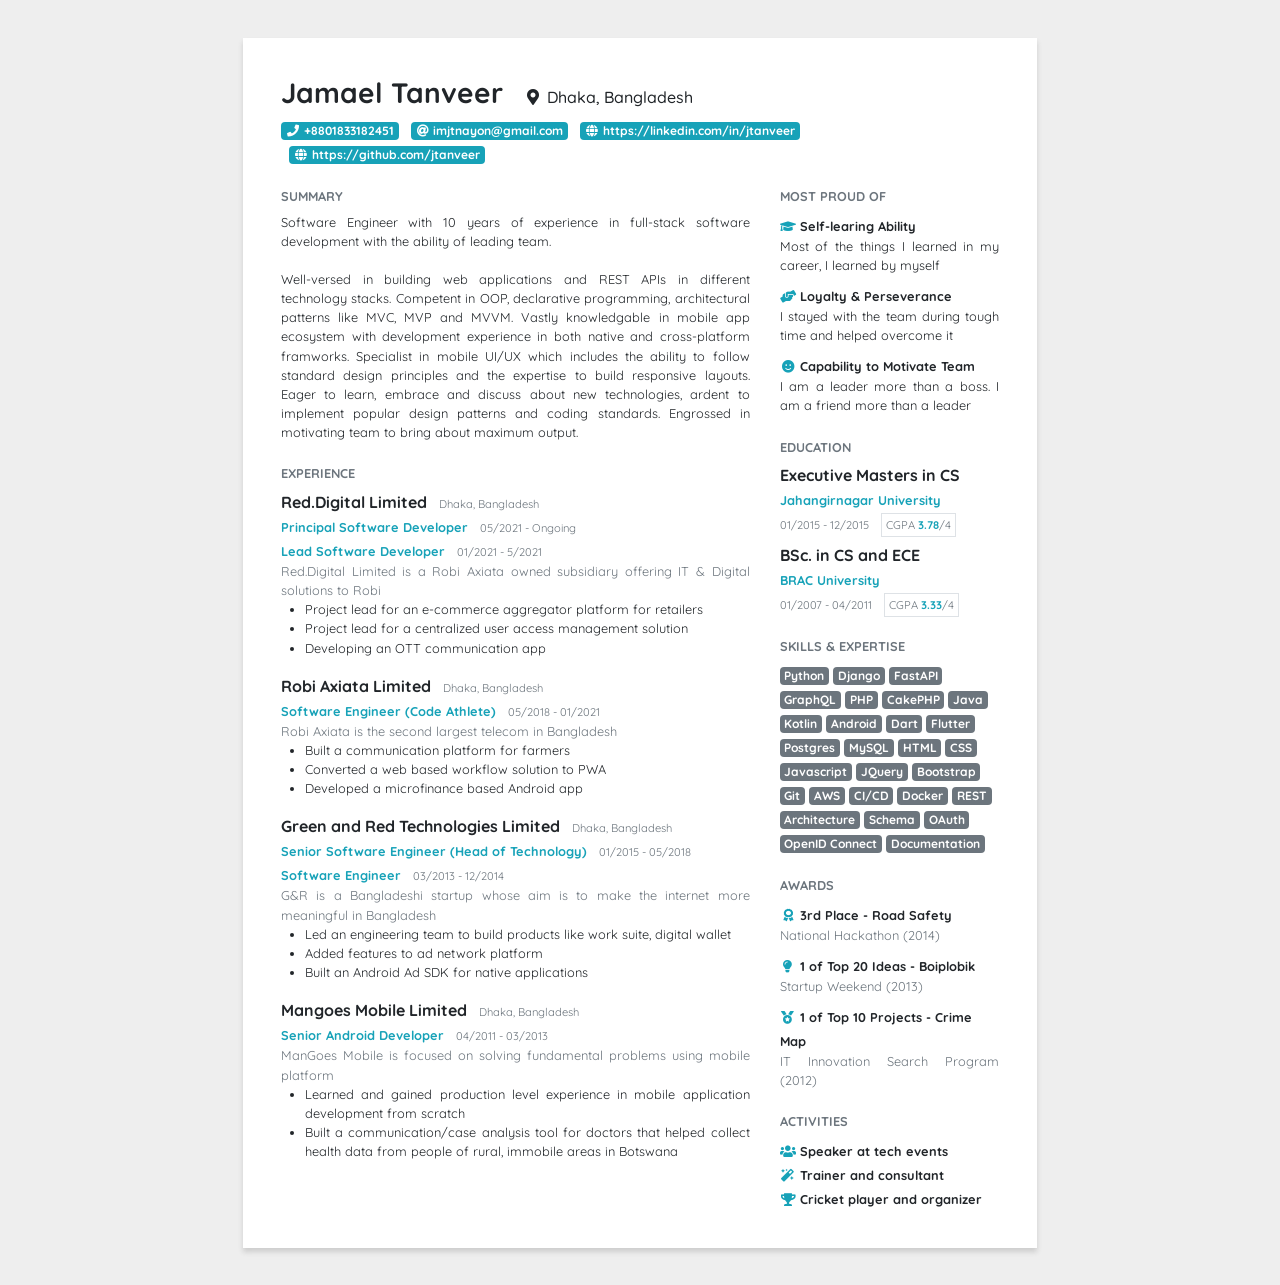
==== commit 5605ca6b: "update job history, skills" ====
--- a/index.html
+++ b/index.html
@@ -79,17 +79,23 @@
                             <b>Red.Digital Limited</b>
                             <small class="smaller text-muted ml-2">Dhaka, Bangladesh</small>
                         </p>
+                        <small class="color-primary"><b>Principal Software Developer</b></small>
+                        <small class="smaller text-muted ml-2">05/2021 - Ongoing</small>
+                        <br/>
                         <small class="color-primary"><b>Lead Software Developer</b></small>
-                        <small class="smaller text-muted ml-2">01/2021 - Ongoing</small>
+                        <small class="smaller text-muted ml-2">01/2021 - 5/2021</small>
                         <small class="d-block text-muted text-justify">
                             Red.Digital Limited is a Robi Axiata owned subsidiary offering IT & Digital solutions to Robi
                         </small>
                         <ul class="pl-4">
                             <li class="small text-justify">
-                                Leading a team to build an e-commerce aggregator platform for retailers
-                            </li>
-                            <li class="small text-justify">
-                                Leading a team to build a centralized user access management solution
+                                Project lead for an e-commerce aggregator platform for retailers
+                            </li>
+                            <li class="small text-justify">
+                                Project lead for a centralized user access management solution
+                            </li>
+                            <li class="small text-justify">
+                                Developing an OTT communication app
                             </li>
                         </ul>
                     </div>
@@ -112,9 +118,6 @@
                             </li>
                             <li class="small text-justify">
                                 Developed a microfinance based Android app
-                            </li>
-                            <li class="small text-justify">
-                                Developed an HR Management Solution
                             </li>
                         </ul>
                     </div>
@@ -206,16 +209,17 @@
                     <div>
                         <span class="badge badge-secondary">Python</span>
                         <span class="badge badge-secondary">Django</span>
-                        <span class="badge badge-secondary">ODOO</span>
+                        <span class="badge badge-secondary">FastAPI</span>
                         <span class="badge badge-secondary">GraphQL</span>
                         <span class="badge badge-secondary">PHP</span>
                         <span class="badge badge-secondary">CakePHP</span>
                         <span class="badge badge-secondary">Java</span>
+                        <span class="badge badge-secondary">Kotlin</span>
                         <span class="badge badge-secondary">Android</span>
                         <span class="badge badge-secondary">Dart</span>
                         <span class="badge badge-secondary">Flutter</span>
+                        <span class="badge badge-secondary">Postgres</span>
                         <span class="badge badge-secondary">MySQL</span>
-                        <span class="badge badge-secondary">Postgres</span>
                         <span class="badge badge-secondary">HTML</span>
                         <span class="badge badge-secondary">CSS</span>
                         <span class="badge badge-secondary">Javascript</span>
@@ -223,13 +227,15 @@
                         <span class="badge badge-secondary">Bootstrap</span>
                         <span class="badge badge-secondary">Git</span>
                         <span class="badge badge-secondary">AWS</span>
+                        <span class="badge badge-secondary">CI/CD</span>
+                        <span class="badge badge-secondary">Docker</span>
                         <span class="badge badge-secondary">REST</span>
+                        <span class="badge badge-secondary">Architecture</span>
                         <span class="badge badge-secondary">Schema</span>
+                        <span class="badge badge-secondary">OAuth</span>
+                        <span class="badge badge-secondary">OpenID Connect</span>
                         <span class="badge badge-secondary">Documentation</span>
-                        <span class="badge badge-secondary">Docker</span>
-                        <span class="badge badge-secondary">Azure DevOps</span>
-                        <span class="badge badge-secondary">Trello</span>
-                        <span class="badge badge-secondary">Slack</span>
+                        <!-- <span class="badge badge-secondary">Project Management</span> -->
                     </div>
                 </div>
                 <div class="mt-4">
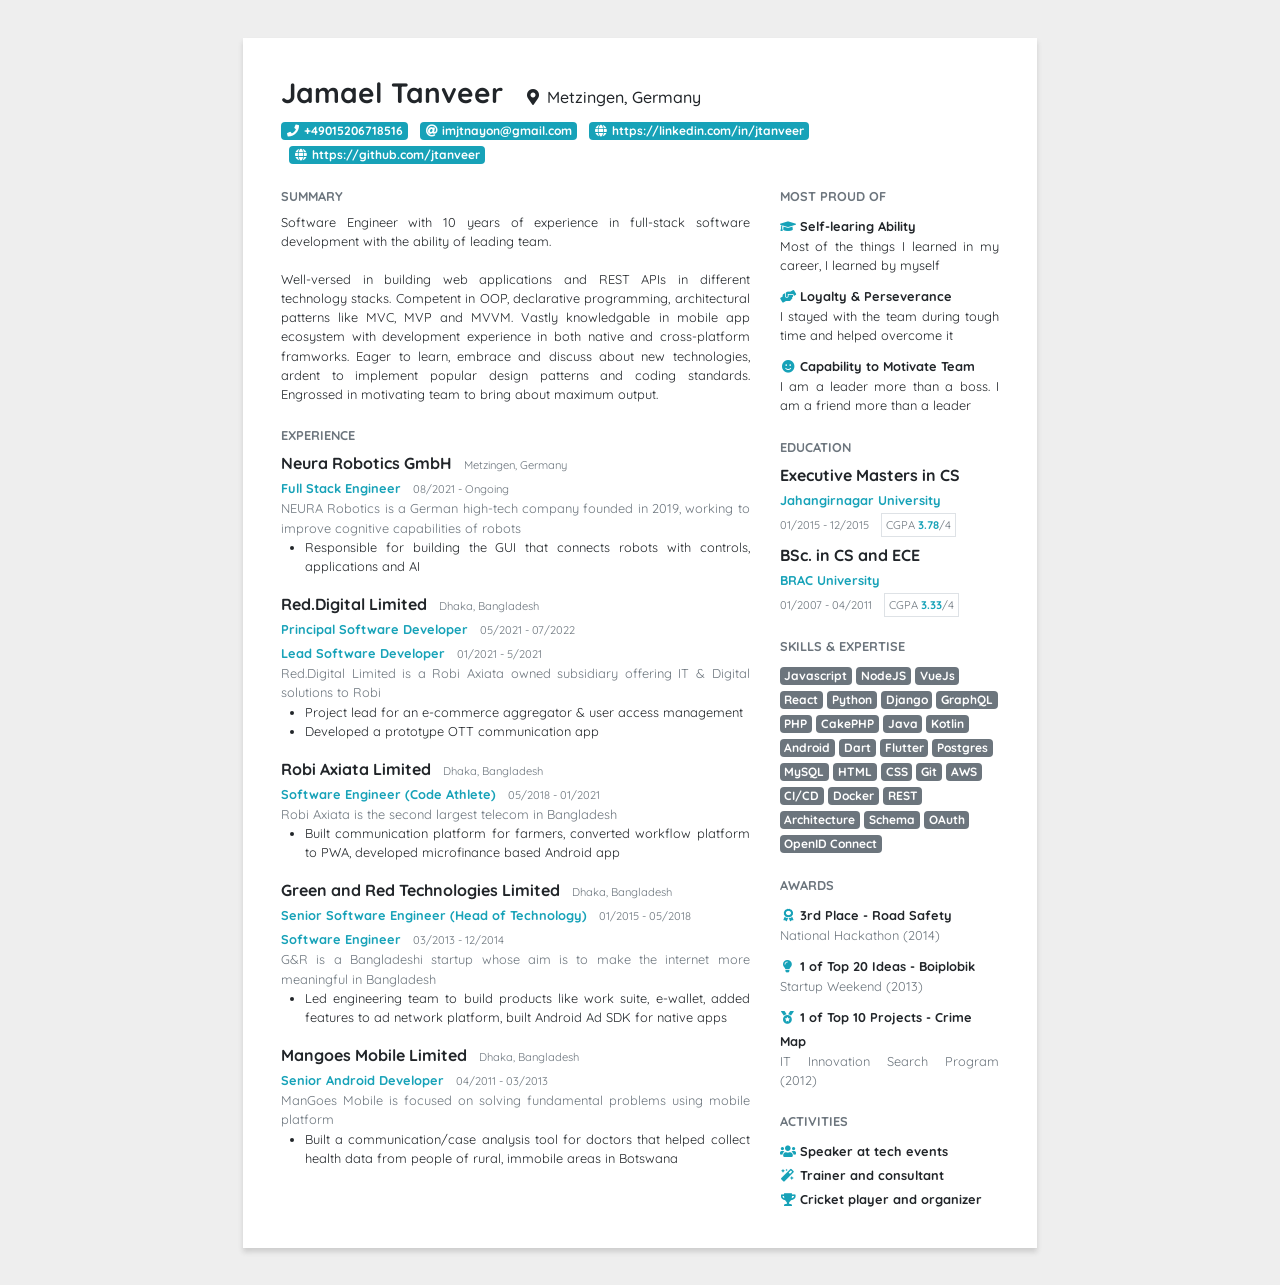
==== commit e2f5c42f: "add neura experience, compress previous work history" ====
--- a/index.html
+++ b/index.html
@@ -1,272 +1,379 @@
 <!DOCTYPE html>
 <html lang="en">
-<head>
-    <meta charset="utf-8">
-    <meta http-equiv="X-UA-Compatible" content="IE=edge">
-    <meta name="viewport" content="width=device-width, initial-scale=1">
+  <head>
+    <meta charset="utf-8" />
+    <meta http-equiv="X-UA-Compatible" content="IE=edge" />
+    <meta name="viewport" content="width=device-width, initial-scale=1" />
 
-    <link rel="apple-touch-icon" sizes="180x180" href="favicon/apple-touch-icon.png">
-    <link rel="icon" type="image/png" sizes="32x32" href="favicon/favicon-32x32.png">
-    <link rel="icon" type="image/png" sizes="16x16" href="favicon/favicon-16x16.png">
-    <link rel="manifest" href="favicon/site.webmanifest">
-    <link rel="mask-icon" href="favicon/safari-pinned-tab.svg" color="#17a2b8">
-    <meta name="msapplication-TileColor" content="#17a2b8">
-    <meta name="theme-color" content="#ffffff">
+    <link
+      rel="apple-touch-icon"
+      sizes="180x180"
+      href="favicon/apple-touch-icon.png"
+    />
+    <link
+      rel="icon"
+      type="image/png"
+      sizes="32x32"
+      href="favicon/favicon-32x32.png"
+    />
+    <link
+      rel="icon"
+      type="image/png"
+      sizes="16x16"
+      href="favicon/favicon-16x16.png"
+    />
+    <link rel="manifest" href="favicon/site.webmanifest" />
+    <link
+      rel="mask-icon"
+      href="favicon/safari-pinned-tab.svg"
+      color="#17a2b8"
+    />
+    <meta name="msapplication-TileColor" content="#17a2b8" />
+    <meta name="theme-color" content="#ffffff" />
 
     <title>Resume of Jamael Tanveer</title>
 
-    <meta name="description" content="Resume built with html, css, bootstrap 4">
-    <meta name="author" content="Jamael Tanveer">
+    <meta
+      name="description"
+      content="Resume built with html, css, bootstrap 4"
+    />
+    <meta name="author" content="Jamael Tanveer" />
 
-    <link href="css/bootstrap.min.css" rel="stylesheet">
-    <link href="css/sheets-of-paper-a4.css" rel="stylesheet">
-    <link href="css/style.css" media="all" rel="stylesheet">
-    <link rel="stylesheet" href="https://use.fontawesome.com/releases/v5.4.2/css/all.css" integrity="sha384-/rXc/GQVaYpyDdyxK+ecHPVYJSN9bmVFBvjA/9eOB+pb3F2w2N6fc5qB9Ew5yIns" crossorigin="anonymous">
-    <link href="https://fonts.googleapis.com/css?family=Quicksand:500" rel="stylesheet">
-</head>
-<body class="document">
+    <link href="css/bootstrap.min.css" rel="stylesheet" />
+    <link href="css/sheets-of-paper-a4.css" rel="stylesheet" />
+    <link href="css/style.css" media="all" rel="stylesheet" />
+    <link
+      rel="stylesheet"
+      href="https://use.fontawesome.com/releases/v5.4.2/css/all.css"
+      integrity="sha384-/rXc/GQVaYpyDdyxK+ecHPVYJSN9bmVFBvjA/9eOB+pb3F2w2N6fc5qB9Ew5yIns"
+      crossorigin="anonymous"
+    />
+    <link
+      href="https://fonts.googleapis.com/css?family=Quicksand:500"
+      rel="stylesheet"
+    />
+  </head>
+  <body class="document">
     <div class="container-fluid page">
-        <div class="row">
+      <div class="row">
+        <div class="col-12">
+          <div>
+            <span class="h3 align-baseline"
+              ><strong>Jamael Tanveer</strong></span
+            >
+            <a
+              class="ml-3 h6 align-baseline"
+              href="https://goo.gl/maps/ucg4a628of2FZdki9"
+              target="_blank"
+            >
+              <i target="_blank" class="fas fa-map-marker-alt fa-fw"></i>
+              Metzingen, Germany
+            </a>
+          </div>
+          <div class="row mt-2">
             <div class="col-12">
-                <div>
-                <span class="h3 align-baseline"><strong>Jamael Tanveer</strong></span>
-                <a class="ml-3 h6 align-baseline" href="https://goo.gl/maps/phxDE4RX9Dv" target="_blank">
-                    <i target="_blank" class="fas fa-map-marker-alt fa-fw"></i> Dhaka, Bangladesh
-                </a>
-                </div>
-                <div class="row mt-2">
-                    <div class="col-12">
-                        <a class="badge badge-info" href="tel:+8801833182451">
-                            <i class="fa fa-phone fa-fw"></i> +8801833182451
-                        </a>
-                        <a class="ml-2 badge badge-info" href="mailto:imjtnayon@gmail.com">
-                            <i class="fas fa-at fa-fw"></i> imjtnayon@gmail.com
-                        </a>
-                        <a class="ml-2 badge badge-info" href="https://linkedin.com/in/jtanveer" target="_blank">
-                            <i class="fas fa-globe fa-fw"></i> https://linkedin.com/in/jtanveer
-                        </a>
-                        <a class="ml-2 badge badge-info" href="https://github.com/jtanveer" target="_blank">
-                            <i class="fas fa-globe fa-fw"></i> https://github.com/jtanveer
-                        </a>
-                    </div>
-                </div>
-            </div>
+              <a class="badge badge-info" href="tel:+49015206718516">
+                <i class="fa fa-phone fa-fw"></i> +49015206718516
+              </a>
+              <a
+                class="ml-2 badge badge-info"
+                href="mailto:imjtnayon@gmail.com"
+              >
+                <i class="fas fa-at fa-fw"></i> imjtnayon@gmail.com
+              </a>
+              <a
+                class="ml-2 badge badge-info"
+                href="https://linkedin.com/in/jtanveer"
+                target="_blank"
+              >
+                <i class="fas fa-globe fa-fw"></i>
+                https://linkedin.com/in/jtanveer
+              </a>
+              <a
+                class="ml-2 badge badge-info"
+                href="https://github.com/jtanveer"
+                target="_blank"
+              >
+                <i class="fas fa-globe fa-fw"></i> https://github.com/jtanveer
+              </a>
+            </div>
+          </div>
         </div>
-        <div class="row mt-4">
-            <div class="col-8">
-                <div>
-                    <h6 class="small text-muted"><b>SUMMARY</b></h6>
-                    <p class="small text-justify">
-                        Software Engineer with 10 years of experience in full-stack software 
-                        development with the ability of leading team.
-                    </p>
-                    <p class="small text-justify">                         
-                        Well-versed in building web applications and REST APIs in different 
-                        technology stacks. Competent in OOP, declarative programming, architectural 
-                        patterns like MVC, MVP and MVVM. Vastly knowledgable in mobile app 
-                        ecosystem with development experience in both native and cross-platform 
-                        framworks. Specialist in mobile UI/UX which includes  the ability to 
-                        follow standard design principles and the expertise to build responsive 
-                        layouts. Eager to learn, embrace and discuss about new technologies, 
-                        ardent to implement popular design patterns and coding standards. Engrossed 
-                        in motivating team to bring about maximum output.
-                    </p>
-                </div>
-                <div class="mt-4">
-                    <h6 class="small text-muted"><b>EXPERIENCE</b></h6>
-                    <div>
-                        <p>
-                            <b>Red.Digital Limited</b>
-                            <small class="smaller text-muted ml-2">Dhaka, Bangladesh</small>
-                        </p>
-                        <small class="color-primary"><b>Principal Software Developer</b></small>
-                        <small class="smaller text-muted ml-2">05/2021 - Ongoing</small>
-                        <br/>
-                        <small class="color-primary"><b>Lead Software Developer</b></small>
-                        <small class="smaller text-muted ml-2">01/2021 - 5/2021</small>
-                        <small class="d-block text-muted text-justify">
-                            Red.Digital Limited is a Robi Axiata owned subsidiary offering IT & Digital solutions to Robi
-                        </small>
-                        <ul class="pl-4">
-                            <li class="small text-justify">
-                                Project lead for an e-commerce aggregator platform for retailers
-                            </li>
-                            <li class="small text-justify">
-                                Project lead for a centralized user access management solution
-                            </li>
-                            <li class="small text-justify">
-                                Developing an OTT communication app
-                            </li>
-                        </ul>
-                    </div>
-                    <div>
-                        <p>
-                            <b>Robi Axiata Limited</b>
-                            <small class="smaller text-muted ml-2">Dhaka, Bangladesh</small>
-                        </p>
-                        <small class="color-primary"><b>Software Engineer (Code Athlete)</b></small>
-                        <small class="smaller text-muted ml-2">05/2018 - 01/2021</small>
-                        <small class="d-block text-muted text-justify">
-                            Robi Axiata is the second largest telecom in Bangladesh
-                        </small>
-                        <ul class="pl-4">
-                            <li class="small text-justify">
-                                Built a communication platform for farmers
-                            </li>
-                            <li class="small text-justify">
-                                Converted a web based workflow solution to PWA
-                            </li>
-                            <li class="small text-justify">
-                                Developed a microfinance based Android app
-                            </li>
-                        </ul>
-                    </div>
-                    <div>
-                        <p>
-                            <b>Green and Red Technologies Limited</b>
-                            <small class="smaller text-muted ml-2">Dhaka, Bangladesh</small>
-                        </p>
-                        <small class="color-primary"><b>Senior Software Engineer (Head of Technology)</b></small>
-                        <small class="smaller text-muted ml-2">01/2015 - 05/2018</small>
-                        <br/>
-                        <small class="color-primary"><b>Software Engineer</b></small>
-                        <small class="smaller text-muted ml-2">03/2013 - 12/2014</small>
-                        <small class="d-block text-muted text-justify">
-                            G&R is a Bangladeshi startup whose aim is to make the
-                            internet more meaningful in Bangladesh
-                        </small>
-                        <ul class="pl-4">
-                            <li class="small text-justify">
-                                Led an engineering team to build products like work suite, digital wallet
-                            </li>
-                            <li class="small text-justify">
-                                Added features to ad network platform
-                            </li>
-                            <li class="small text-justify">
-                                Built an Android Ad SDK for native applications
-                            </li>
-                        </ul>
-                    </div>
-                    <div>
-                        <p>
-                            <b>Mangoes Mobile Limited</b>
-                            <small class="smaller text-muted ml-2">Dhaka, Bangladesh</small>
-                        </p>
-                        <small class="color-primary"><b>Senior Android Developer</b></small>
-                        <small class="smaller text-muted ml-2">04/2011 - 03/2013</small>
-                        <small class="d-block text-muted text-justify">
-                            ManGoes Mobile is focused on solving fundamental problems using mobile platform
-                        </small>
-                        <ul class="pl-4">
-                            <li class="small text-justify">
-                                Learned and gained production level experience in
-                                mobile application development from scratch
-                            </li>
-                            <li class="small text-justify">
-                                Built a communication/case analysis tool for doctors
-                                that helped collect health data from people of rural,
-                                immobile areas in Botswana
-                            </li>
-                        </ul>
-                    </div>
-                </div>
-            </div>
-            <div class="col-4">
-                <div>
-                    <h6 class="small text-muted"><b>MOST PROUD OF</b></h6>
-                    <small><i class="fa fa-graduation-cap fa-fw color-primary"></i><b class="ml-1">Self-learing Ability</b></small>
-                    <p class="small text-justify mb-2">
-                        Most of the things I learned in my career, I learned by myself
-                    </p>
-                    <small><i class="fa fa-hands-helping fa-fw color-primary"></i><b class="ml-1">Loyalty & Perseverance</b></small>
-                    <p class="small text-justify mb-2">
-                        I stayed with the team during tough time and helped overcome it
-                    </p>
-                    <small><i class="fa fa-smile fa-fw color-primary"></i><b class="ml-1">Capability to Motivate Team</b></small>
-                    <p class="small text-justify">
-                        I am a leader more than a boss. I am a friend more than a leader
-                    </p>
-                </div>
-                <div class="mt-4">
-                    <h6 class="small text-muted"><b>EDUCATION</b></h6>
-                    <div>
-                        <p><b>Executive Masters in CS</b></p>
-                        <small class="color-primary"><b>Jahangirnagar University</b></small>
-                        <br/>
-                        <small class="smaller text-muted">01/2015 - 12/2015</small>
-                        <small class="smaller border text-muted ml-2 p-1">CGPA <span class="color-primary"><b>3.78</b></span>/4</small>
-                    </div>
-                    <div class="mt-2">
-                        <p><b>BSc. in CS and ECE</b></p>
-                        <small class="color-primary"><b>BRAC University</b></small>
-                        <br/>
-                        <small class="smaller text-muted">01/2007 - 04/2011</small>
-                        <small class="smaller border text-muted ml-2 p-1">CGPA <span class="color-primary"><b>3.33</b></span>/4</small>
-                    </div>
-                </div>
-                <div class="mt-4">
-                    <h6 class="small text-muted"><b>SKILLS & EXPERTISE</b></h6>
-                    <div>
-                        <span class="badge badge-secondary">Python</span>
-                        <span class="badge badge-secondary">Django</span>
-                        <span class="badge badge-secondary">FastAPI</span>
-                        <span class="badge badge-secondary">GraphQL</span>
-                        <span class="badge badge-secondary">PHP</span>
-                        <span class="badge badge-secondary">CakePHP</span>
-                        <span class="badge badge-secondary">Java</span>
-                        <span class="badge badge-secondary">Kotlin</span>
-                        <span class="badge badge-secondary">Android</span>
-                        <span class="badge badge-secondary">Dart</span>
-                        <span class="badge badge-secondary">Flutter</span>
-                        <span class="badge badge-secondary">Postgres</span>
-                        <span class="badge badge-secondary">MySQL</span>
-                        <span class="badge badge-secondary">HTML</span>
-                        <span class="badge badge-secondary">CSS</span>
-                        <span class="badge badge-secondary">Javascript</span>
-                        <span class="badge badge-secondary">JQuery</span>
-                        <span class="badge badge-secondary">Bootstrap</span>
-                        <span class="badge badge-secondary">Git</span>
-                        <span class="badge badge-secondary">AWS</span>
-                        <span class="badge badge-secondary">CI/CD</span>
-                        <span class="badge badge-secondary">Docker</span>
-                        <span class="badge badge-secondary">REST</span>
-                        <span class="badge badge-secondary">Architecture</span>
-                        <span class="badge badge-secondary">Schema</span>
-                        <span class="badge badge-secondary">OAuth</span>
-                        <span class="badge badge-secondary">OpenID Connect</span>
-                        <span class="badge badge-secondary">Documentation</span>
-                        <!-- <span class="badge badge-secondary">Project Management</span> -->
-                    </div>
-                </div>
-                <div class="mt-4">
-                    <h6 class="small text-muted"><b>AWARDS</b></h6>
-                    <small><i class="fas fa-award fa-fw color-primary"></i><b class="ml-1">3rd Place - Road Safety</b></small>
-                    <p class="small text-justify text-muted mb-2">National Hackathon (2014)</p>
-                    <small><i class="fas fa-lightbulb fa-fw color-primary"></i><b class="ml-1">1 of Top 20 Ideas - Boiplobik</b></small>
-                    <p class="small text-justify text-muted mb-2">Startup Weekend (2013)</p>
-                    <small><i class="fas fa-medal fa-fw color-primary"></i><b class="ml-1">1 of Top 10 Projects - Crime Map</b></small>
-                    <p class="small text-justify text-muted mb-2">IT Innovation Search Program (2012)</p>
-                    <!-- <small><i class="fas fa-star fa-fw color-primary"></i><b class="ml-1">1 of Top 7 Android Apps - Clarity</b></small>
+      </div>
+      <div class="row mt-4">
+        <div class="col-8">
+          <div>
+            <h6 class="small text-muted"><b>SUMMARY</b></h6>
+            <p class="small text-justify">
+              Software Engineer with 10 years of experience in full-stack
+              software development with the ability of leading team.
+            </p>
+            <p class="small text-justify">
+              Well-versed in building web applications and REST APIs in
+              different technology stacks. Competent in OOP, declarative
+              programming, architectural patterns like MVC, MVP and MVVM. Vastly
+              knowledgable in mobile app ecosystem with development experience
+              in both native and cross-platform framworks. Eager to learn,
+              embrace and discuss about new technologies, ardent to implement
+              popular design patterns and coding standards. Engrossed in
+              motivating team to bring about maximum output.
+            </p>
+          </div>
+          <div class="mt-4">
+            <h6 class="small text-muted"><b>EXPERIENCE</b></h6>
+            <div>
+              <p>
+                <b>Neura Robotics GmbH</b>
+                <small class="smaller text-muted ml-2"
+                  >Metzingen, Germany</small
+                >
+              </p>
+              <small class="color-primary"><b>Full Stack Engineer</b></small>
+              <small class="smaller text-muted ml-2">08/2021 - Ongoing</small>
+              <br />
+              <small class="d-block text-muted text-justify">
+                NEURA Robotics is a German high-tech company founded in 2019,
+                working to improve cognitive capabilities of robots
+              </small>
+              <ul class="pl-4">
+                <li class="small text-justify">
+                  Responsible for building the GUI that connects robots with
+                  controls, applications and AI
+                </li>
+              </ul>
+            </div>
+            <div>
+              <p>
+                <b>Red.Digital Limited</b>
+                <small class="smaller text-muted ml-2">Dhaka, Bangladesh</small>
+              </p>
+              <small class="color-primary"
+                ><b>Principal Software Developer</b></small
+              >
+              <small class="smaller text-muted ml-2">05/2021 - 07/2022</small>
+              <br />
+              <small class="color-primary"
+                ><b>Lead Software Developer</b></small
+              >
+              <small class="smaller text-muted ml-2">01/2021 - 5/2021</small>
+              <small class="d-block text-muted text-justify">
+                Red.Digital Limited is a Robi Axiata owned subsidiary offering
+                IT & Digital solutions to Robi
+              </small>
+              <ul class="pl-4">
+                <li class="small text-justify">
+                  Project lead for an e-commerce aggregator & user access
+                  management
+                </li>
+                <li class="small text-justify">
+                  Developed a prototype OTT communication app
+                </li>
+              </ul>
+            </div>
+            <div>
+              <p>
+                <b>Robi Axiata Limited</b>
+                <small class="smaller text-muted ml-2">Dhaka, Bangladesh</small>
+              </p>
+              <small class="color-primary"
+                ><b>Software Engineer (Code Athlete)</b></small
+              >
+              <small class="smaller text-muted ml-2">05/2018 - 01/2021</small>
+              <small class="d-block text-muted text-justify">
+                Robi Axiata is the second largest telecom in Bangladesh
+              </small>
+              <ul class="pl-4">
+                <li class="small text-justify">
+                  Built communication platform for farmers, converted workflow
+                  platform to PWA, developed microfinance based Android app
+                </li>
+              </ul>
+            </div>
+            <div>
+              <p>
+                <b>Green and Red Technologies Limited</b>
+                <small class="smaller text-muted ml-2">Dhaka, Bangladesh</small>
+              </p>
+              <small class="color-primary"
+                ><b>Senior Software Engineer (Head of Technology)</b></small
+              >
+              <small class="smaller text-muted ml-2">01/2015 - 05/2018</small>
+              <br />
+              <small class="color-primary"><b>Software Engineer</b></small>
+              <small class="smaller text-muted ml-2">03/2013 - 12/2014</small>
+              <small class="d-block text-muted text-justify">
+                G&R is a Bangladeshi startup whose aim is to make the internet
+                more meaningful in Bangladesh
+              </small>
+              <ul class="pl-4">
+                <li class="small text-justify">
+                  Led engineering team to build products like work suite,
+                  e-wallet, added features to ad network platform, built Android
+                  Ad SDK for native apps
+                </li>
+              </ul>
+            </div>
+            <div>
+              <p>
+                <b>Mangoes Mobile Limited</b>
+                <small class="smaller text-muted ml-2">Dhaka, Bangladesh</small>
+              </p>
+              <small class="color-primary"
+                ><b>Senior Android Developer</b></small
+              >
+              <small class="smaller text-muted ml-2">04/2011 - 03/2013</small>
+              <small class="d-block text-muted text-justify">
+                ManGoes Mobile is focused on solving fundamental problems using
+                mobile platform
+              </small>
+              <ul class="pl-4">
+                <li class="small text-justify">
+                  Built a communication/case analysis tool for doctors that
+                  helped collect health data from people of rural, immobile
+                  areas in Botswana
+                </li>
+              </ul>
+            </div>
+          </div>
+        </div>
+        <div class="col-4">
+          <div>
+            <h6 class="small text-muted"><b>MOST PROUD OF</b></h6>
+            <small
+              ><i class="fa fa-graduation-cap fa-fw color-primary"></i
+              ><b class="ml-1">Self-learing Ability</b></small
+            >
+            <p class="small text-justify mb-2">
+              Most of the things I learned in my career, I learned by myself
+            </p>
+            <small
+              ><i class="fa fa-hands-helping fa-fw color-primary"></i
+              ><b class="ml-1">Loyalty & Perseverance</b></small
+            >
+            <p class="small text-justify mb-2">
+              I stayed with the team during tough time and helped overcome it
+            </p>
+            <small
+              ><i class="fa fa-smile fa-fw color-primary"></i
+              ><b class="ml-1">Capability to Motivate Team</b></small
+            >
+            <p class="small text-justify">
+              I am a leader more than a boss. I am a friend more than a leader
+            </p>
+          </div>
+          <div class="mt-4">
+            <h6 class="small text-muted"><b>EDUCATION</b></h6>
+            <div>
+              <p><b>Executive Masters in CS</b></p>
+              <small class="color-primary"
+                ><b>Jahangirnagar University</b></small
+              >
+              <br />
+              <small class="smaller text-muted">01/2015 - 12/2015</small>
+              <small class="smaller border text-muted ml-2 p-1"
+                >CGPA <span class="color-primary"><b>3.78</b></span
+                >/4</small
+              >
+            </div>
+            <div class="mt-2">
+              <p><b>BSc. in CS and ECE</b></p>
+              <small class="color-primary"><b>BRAC University</b></small>
+              <br />
+              <small class="smaller text-muted">01/2007 - 04/2011</small>
+              <small class="smaller border text-muted ml-2 p-1"
+                >CGPA <span class="color-primary"><b>3.33</b></span
+                >/4</small
+              >
+            </div>
+          </div>
+          <div class="mt-4">
+            <h6 class="small text-muted"><b>SKILLS & EXPERTISE</b></h6>
+            <div>
+              <span class="badge badge-secondary">Javascript</span>
+              <span class="badge badge-secondary">NodeJS</span>
+              <span class="badge badge-secondary">VueJs</span>
+              <span class="badge badge-secondary">React</span>
+              <span class="badge badge-secondary">Python</span>
+              <span class="badge badge-secondary">Django</span>
+              <span class="badge badge-secondary">GraphQL</span>
+              <span class="badge badge-secondary">PHP</span>
+              <span class="badge badge-secondary">CakePHP</span>
+              <span class="badge badge-secondary">Java</span>
+              <span class="badge badge-secondary">Kotlin</span>
+              <span class="badge badge-secondary">Android</span>
+              <span class="badge badge-secondary">Dart</span>
+              <span class="badge badge-secondary">Flutter</span>
+              <span class="badge badge-secondary">Postgres</span>
+              <span class="badge badge-secondary">MySQL</span>
+              <span class="badge badge-secondary">HTML</span>
+              <span class="badge badge-secondary">CSS</span>
+              <span class="badge badge-secondary">Git</span>
+              <span class="badge badge-secondary">AWS</span>
+              <span class="badge badge-secondary">CI/CD</span>
+              <span class="badge badge-secondary">Docker</span>
+              <span class="badge badge-secondary">REST</span>
+              <span class="badge badge-secondary">Architecture</span>
+              <span class="badge badge-secondary">Schema</span>
+              <span class="badge badge-secondary">OAuth</span>
+              <span class="badge badge-secondary">OpenID Connect</span>
+            </div>
+          </div>
+          <div class="mt-4">
+            <h6 class="small text-muted"><b>AWARDS</b></h6>
+            <small
+              ><i class="fas fa-award fa-fw color-primary"></i
+              ><b class="ml-1">3rd Place - Road Safety</b></small
+            >
+            <p class="small text-justify text-muted mb-2">
+              National Hackathon (2014)
+            </p>
+            <small
+              ><i class="fas fa-lightbulb fa-fw color-primary"></i
+              ><b class="ml-1">1 of Top 20 Ideas - Boiplobik</b></small
+            >
+            <p class="small text-justify text-muted mb-2">
+              Startup Weekend (2013)
+            </p>
+            <small
+              ><i class="fas fa-medal fa-fw color-primary"></i
+              ><b class="ml-1">1 of Top 10 Projects - Crime Map</b></small
+            >
+            <p class="small text-justify text-muted mb-2">
+              IT Innovation Search Program (2012)
+            </p>
+            <!-- <small><i class="fas fa-star fa-fw color-primary"></i><b class="ml-1">1 of Top 7 Android Apps - Clarity</b></small>
                     <p class="small text-justify text-muted mb-2">6Degree Talent Hunt (2011)</p> -->
-                </div>
-                <div class="mt-4">
-                    <h6 class="small text-muted"><b>ACTIVITIES</b></h6>
-                    <div class="d-flex">
-                        <div class="mr-1"><i class="small fas fa-users fa-fw color-primary"></i></div>
-                        <div><small><b>Speaker at tech events</b></small></div>
-                    </div>
-                    <div class="d-flex">
-                        <div class="mr-1"><i class="small fas fa-magic fa-fw color-primary"></i></div>
-                        <div><small><b>Trainer and consultant</b></small></div>
-                    </div>
-                    <div class="d-flex">
-                        <div class="mr-1"><i class="small fas fa-trophy fa-fw color-primary"></i></div>
-                        <div><small><b>Cricket player and organizer</b></small></div>
-                    </div>
-                </div>
-            </div>
+          </div>
+          <div class="mt-4">
+            <h6 class="small text-muted"><b>ACTIVITIES</b></h6>
+            <div class="d-flex">
+              <div class="mr-1">
+                <i class="small fas fa-users fa-fw color-primary"></i>
+              </div>
+              <div>
+                <small><b>Speaker at tech events</b></small>
+              </div>
+            </div>
+            <div class="d-flex">
+              <div class="mr-1">
+                <i class="small fas fa-magic fa-fw color-primary"></i>
+              </div>
+              <div>
+                <small><b>Trainer and consultant</b></small>
+              </div>
+            </div>
+            <div class="d-flex">
+              <div class="mr-1">
+                <i class="small fas fa-trophy fa-fw color-primary"></i>
+              </div>
+              <div>
+                <small><b>Cricket player and organizer</b></small>
+              </div>
+            </div>
+          </div>
         </div>
+      </div>
     </div>
     <script src="js/scripts.js"></script>
-</body>
+  </body>
 </html>
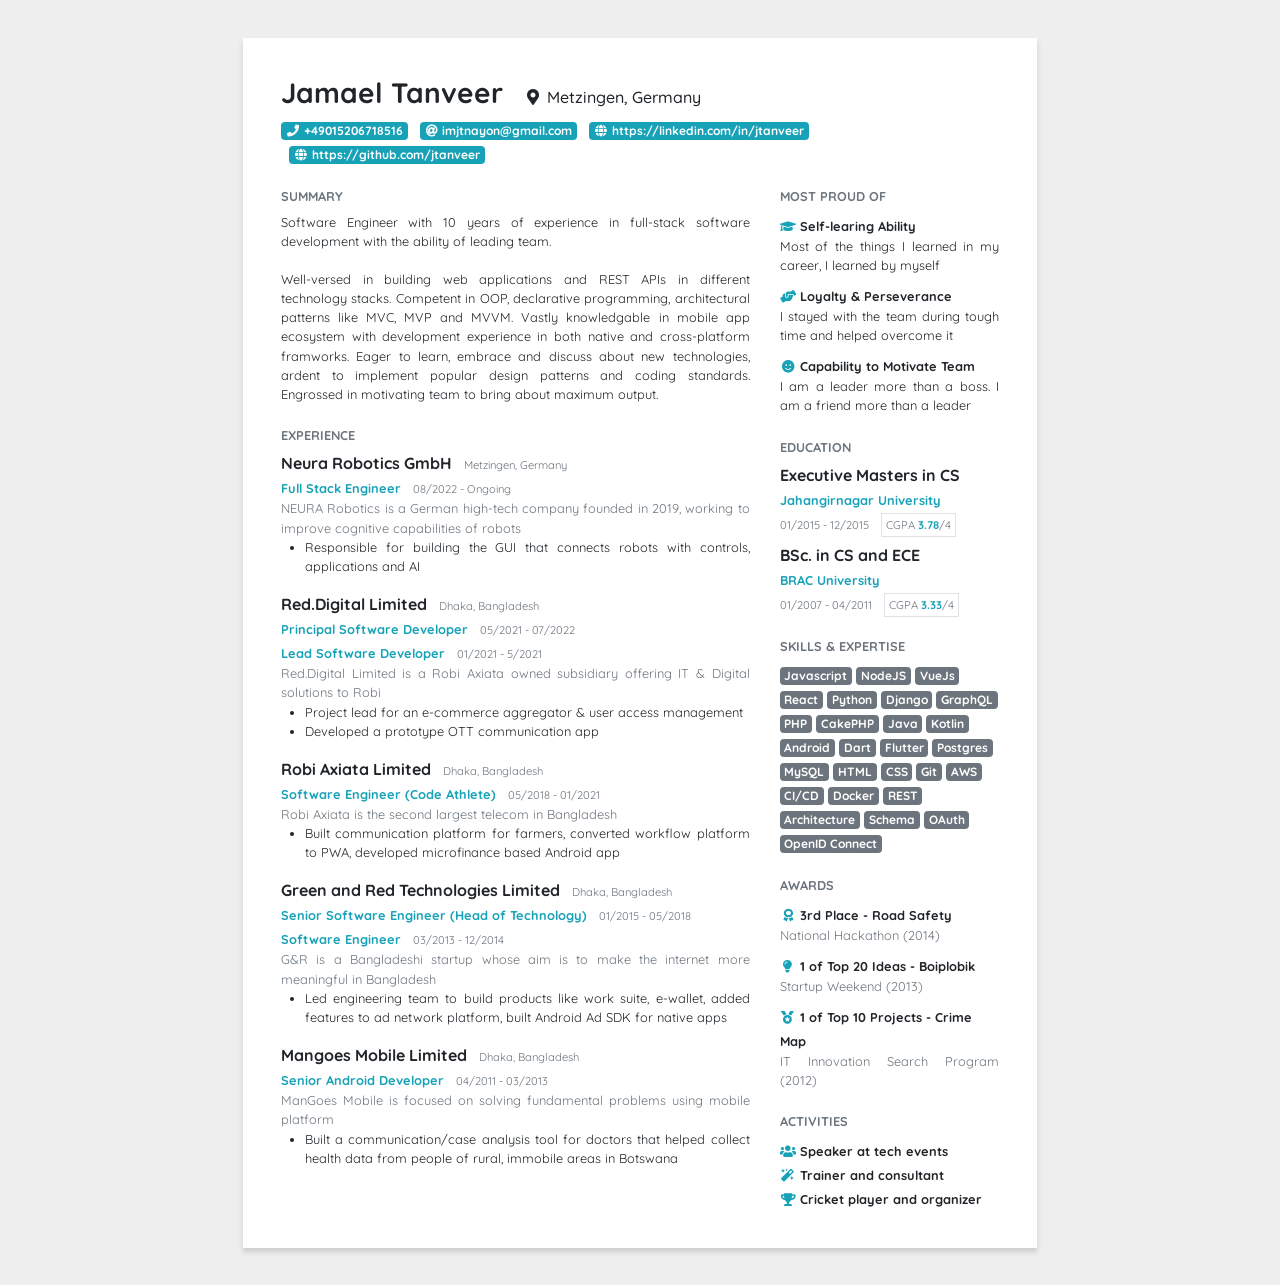
==== commit 67eb0ea9: "fix date" ====
--- a/index.html
+++ b/index.html
@@ -129,7 +129,7 @@
                 >
               </p>
               <small class="color-primary"><b>Full Stack Engineer</b></small>
-              <small class="smaller text-muted ml-2">08/2021 - Ongoing</small>
+              <small class="smaller text-muted ml-2">08/2022 - Ongoing</small>
               <br />
               <small class="d-block text-muted text-justify">
                 NEURA Robotics is a German high-tech company founded in 2019,
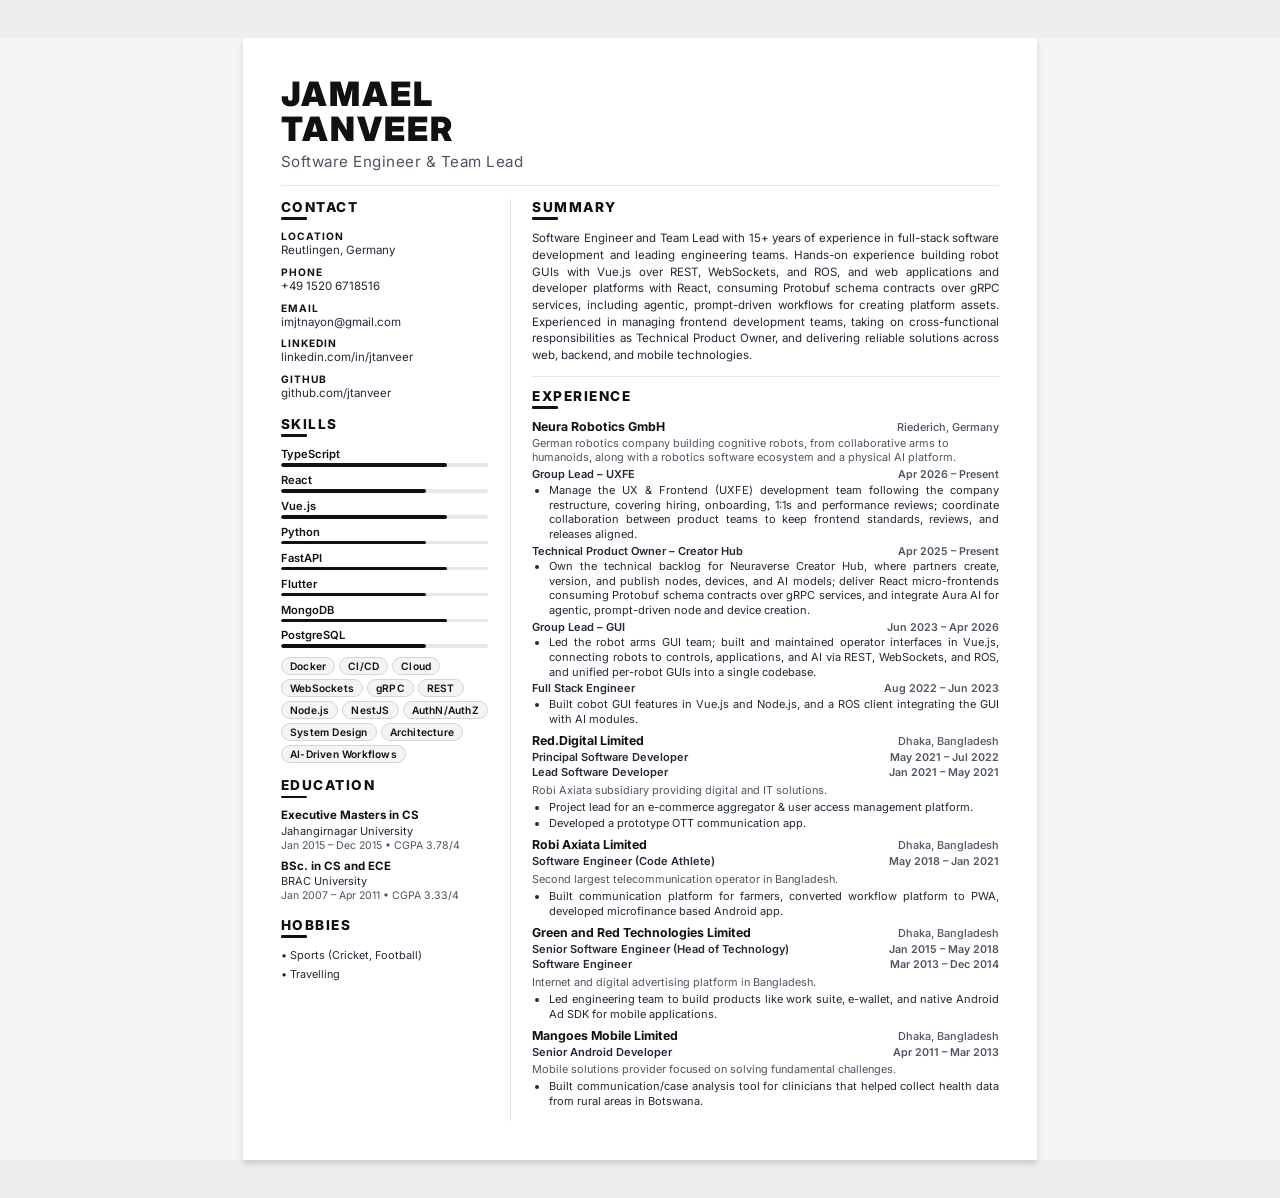
==== commit 3736f07d: "update resume layout, add latest neura robotics experience, and add dedicated ats resume" ====
--- a/index.html
+++ b/index.html
@@ -26,354 +26,460 @@
     <link
       rel="mask-icon"
       href="favicon/safari-pinned-tab.svg"
-      color="#17a2b8"
-    />
-    <meta name="msapplication-TileColor" content="#17a2b8" />
+      color="#111111"
+    />
+    <meta name="msapplication-TileColor" content="#111111" />
     <meta name="theme-color" content="#ffffff" />
 
-    <title>Resume of Jamael Tanveer</title>
+    <title>Resume of Jamael Tanveer - Software Engineer &amp; Team Lead</title>
 
     <meta
       name="description"
-      content="Resume built with html, css, bootstrap 4"
+      content="Resume of Jamael Tanveer - Software Engineer & Team Lead with 15+ years of experience in full-stack development, robotics GUIs, React, gRPC, and Protobuf."
     />
     <meta name="author" content="Jamael Tanveer" />
 
-    <link href="css/bootstrap.min.css" rel="stylesheet" />
+    <link rel="preconnect" href="https://fonts.googleapis.com" />
+    <link rel="preconnect" href="https://fonts.gstatic.com" crossorigin />
+    <link
+      href="https://fonts.googleapis.com/css2?family=Inter:wght@400;500;600;700;800;900&display=swap"
+      rel="stylesheet"
+    />
+
     <link href="css/sheets-of-paper-a4.css" rel="stylesheet" />
     <link href="css/style.css" media="all" rel="stylesheet" />
-    <link
-      rel="stylesheet"
-      href="https://use.fontawesome.com/releases/v5.4.2/css/all.css"
-      integrity="sha384-/rXc/GQVaYpyDdyxK+ecHPVYJSN9bmVFBvjA/9eOB+pb3F2w2N6fc5qB9Ew5yIns"
-      crossorigin="anonymous"
-    />
-    <link
-      href="https://fonts.googleapis.com/css?family=Quicksand:500"
-      rel="stylesheet"
-    />
   </head>
   <body class="document">
-    <div class="container-fluid page">
-      <div class="row">
-        <div class="col-12">
-          <div>
-            <span class="h3 align-baseline"
-              ><strong>Jamael Tanveer</strong></span
-            >
-            <a
-              class="ml-3 h6 align-baseline"
-              href="https://goo.gl/maps/ucg4a628of2FZdki9"
-              target="_blank"
-            >
-              <i target="_blank" class="fas fa-map-marker-alt fa-fw"></i>
-              Metzingen, Germany
-            </a>
-          </div>
-          <div class="row mt-2">
-            <div class="col-12">
-              <a class="badge badge-info" href="tel:+49015206718516">
-                <i class="fa fa-phone fa-fw"></i> +49015206718516
-              </a>
-              <a
-                class="ml-2 badge badge-info"
-                href="mailto:imjtnayon@gmail.com"
-              >
-                <i class="fas fa-at fa-fw"></i> imjtnayon@gmail.com
-              </a>
-              <a
-                class="ml-2 badge badge-info"
-                href="https://linkedin.com/in/jtanveer"
-                target="_blank"
-              >
-                <i class="fas fa-globe fa-fw"></i>
-                https://linkedin.com/in/jtanveer
-              </a>
-              <a
-                class="ml-2 badge badge-info"
-                href="https://github.com/jtanveer"
-                target="_blank"
-              >
-                <i class="fas fa-globe fa-fw"></i> https://github.com/jtanveer
-              </a>
-            </div>
-          </div>
-        </div>
-      </div>
-      <div class="row mt-4">
-        <div class="col-8">
-          <div>
-            <h6 class="small text-muted"><b>SUMMARY</b></h6>
-            <p class="small text-justify">
-              Software Engineer with 10 years of experience in full-stack
-              software development with the ability of leading team.
+    <div class="page" itemscope itemtype="http://schema.org/Person">
+      <!-- Header -->
+      <header class="resume-header">
+        <h1 class="resume-name" itemprop="name">JAMAEL<br />TANVEER</h1>
+        <p class="resume-subtitle" itemprop="jobTitle">
+          Software Engineer &amp; Team Lead
+        </p>
+      </header>
+
+      <hr class="header-divider" />
+
+      <!-- Body / Two Columns -->
+      <div class="resume-body">
+        <!-- Left Sidebar Column -->
+        <aside class="sidebar-col">
+          <!-- CONTACT -->
+          <section class="resume-section" aria-label="Contact Information">
+            <h2 class="section-title">CONTACT</h2>
+            <div class="section-bar"></div>
+
+            <div class="info-group">
+              <div class="info-label">LOCATION</div>
+              <div
+                class="info-value"
+                itemprop="address"
+                itemscope
+                itemtype="http://schema.org/PostalAddress"
+              ><span itemprop="addressLocality">Reutlingen</span>, <span itemprop="addressCountry">Germany</span></div>
+            </div>
+            <div class="info-group">
+              <div class="info-label">PHONE</div>
+              <div class="info-value">
+                <a itemprop="telephone" href="tel:+4915206718516"
+                  >+49 1520 6718516</a
+                >
+              </div>
+            </div>
+            <div class="info-group">
+              <div class="info-label">EMAIL</div>
+              <div class="info-value">
+                <a itemprop="email" href="mailto:imjtnayon@gmail.com"
+                  >imjtnayon@gmail.com</a
+                >
+              </div>
+            </div>
+            <div class="info-group">
+              <div class="info-label">LINKEDIN</div>
+              <div class="info-value">
+                <a
+                  itemprop="sameAs"
+                  href="https://linkedin.com/in/jtanveer"
+                  target="_blank"
+                  >linkedin.com/in/jtanveer</a
+                >
+              </div>
+            </div>
+            <div class="info-group">
+              <div class="info-label">GITHUB</div>
+              <div class="info-value">
+                <a
+                  itemprop="sameAs"
+                  href="https://github.com/jtanveer"
+                  target="_blank"
+                  >github.com/jtanveer</a
+                >
+              </div>
+            </div>
+          </section>
+
+          <!-- SKILLS -->
+          <section class="resume-section" aria-label="Skills">
+            <h2 class="section-title">SKILLS</h2>
+            <div class="section-bar"></div>
+
+            <div class="skill-item">
+              <div class="skill-name">TypeScript</div>
+              <div
+                class="skill-bar"
+                role="progressbar"
+                aria-valuenow="80"
+                aria-valuemin="0"
+                aria-valuemax="100"
+                aria-label="TypeScript proficiency"
+              >
+                <div class="skill-fill" style="width: 80%;"></div>
+              </div>
+            </div>
+
+            <div class="skill-item">
+              <div class="skill-name">React</div>
+              <div
+                class="skill-bar"
+                role="progressbar"
+                aria-valuenow="70"
+                aria-valuemin="0"
+                aria-valuemax="100"
+                aria-label="React proficiency"
+              >
+                <div class="skill-fill" style="width: 70%;"></div>
+              </div>
+            </div>
+
+            <div class="skill-item">
+              <div class="skill-name">Vue.js</div>
+              <div
+                class="skill-bar"
+                role="progressbar"
+                aria-valuenow="80"
+                aria-valuemin="0"
+                aria-valuemax="100"
+                aria-label="Vue.js proficiency"
+              >
+                <div class="skill-fill" style="width: 80%;"></div>
+              </div>
+            </div>
+
+            <div class="skill-item">
+              <div class="skill-name">Python</div>
+              <div
+                class="skill-bar"
+                role="progressbar"
+                aria-valuenow="70"
+                aria-valuemin="0"
+                aria-valuemax="100"
+                aria-label="Python proficiency"
+              >
+                <div class="skill-fill" style="width: 70%;"></div>
+              </div>
+            </div>
+
+            <div class="skill-item">
+              <div class="skill-name">FastAPI</div>
+              <div
+                class="skill-bar"
+                role="progressbar"
+                aria-valuenow="80"
+                aria-valuemin="0"
+                aria-valuemax="100"
+                aria-label="FastAPI proficiency"
+              >
+                <div class="skill-fill" style="width: 80%;"></div>
+              </div>
+            </div>
+
+            <div class="skill-item">
+              <div class="skill-name">Flutter</div>
+              <div
+                class="skill-bar"
+                role="progressbar"
+                aria-valuenow="70"
+                aria-valuemin="0"
+                aria-valuemax="100"
+                aria-label="Flutter proficiency"
+              >
+                <div class="skill-fill" style="width: 70%;"></div>
+              </div>
+            </div>
+
+            <div class="skill-item">
+              <div class="skill-name">MongoDB</div>
+              <div
+                class="skill-bar"
+                role="progressbar"
+                aria-valuenow="80"
+                aria-valuemin="0"
+                aria-valuemax="100"
+                aria-label="MongoDB proficiency"
+              >
+                <div class="skill-fill" style="width: 80%;"></div>
+              </div>
+            </div>
+
+            <div class="skill-item">
+              <div class="skill-name">PostgreSQL</div>
+              <div
+                class="skill-bar"
+                role="progressbar"
+                aria-valuenow="70"
+                aria-valuemin="0"
+                aria-valuemax="100"
+                aria-label="PostgreSQL proficiency"
+              >
+                <div class="skill-fill" style="width: 70%;"></div>
+              </div>
+            </div>
+
+            <div class="other-skills">
+              <span class="skill-tag">Docker</span>
+              <span class="skill-tag">CI/CD</span>
+              <span class="skill-tag">Cloud</span>
+              <span class="skill-tag">WebSockets</span>
+              <span class="skill-tag">gRPC</span>
+              <span class="skill-tag">REST</span>
+              <span class="skill-tag">Node.js</span>
+              <span class="skill-tag">NestJS</span>
+              <span class="skill-tag">AuthN/AuthZ</span>
+              <span class="skill-tag">System Design</span>
+              <span class="skill-tag">Architecture</span>
+              <span class="skill-tag">AI-Driven Workflows</span>
+            </div>
+          </section>
+
+          <!-- EDUCATION -->
+          <section class="resume-section" aria-label="Education">
+            <h2 class="section-title">EDUCATION</h2>
+            <div class="section-bar"></div>
+
+            <div class="education-item">
+              <div class="edu-degree">Executive Masters in CS</div>
+              <div class="edu-institution">Jahangirnagar University</div>
+              <div class="edu-meta">Jan 2015 – Dec 2015 &bull; CGPA 3.78/4</div>
+            </div>
+
+            <div class="education-item">
+              <div class="edu-degree">BSc. in CS and ECE</div>
+              <div class="edu-institution">BRAC University</div>
+              <div class="edu-meta">Jan 2007 – Apr 2011 &bull; CGPA 3.33/4</div>
+            </div>
+          </section>
+
+          <!-- HOBBIES -->
+          <section class="resume-section" aria-label="Hobbies">
+            <h2 class="section-title">HOBBIES</h2>
+            <div class="section-bar"></div>
+
+            <div class="hobby-item">&bull; Sports (Cricket, Football)</div>
+            <div class="hobby-item">&bull; Travelling</div>
+          </section>
+        </aside>
+
+        <!-- Right Main Column -->
+        <main class="main-col">
+          <!-- SUMMARY -->
+          <section class="main-section" aria-label="Professional Summary">
+            <h2 class="section-title">SUMMARY</h2>
+            <div class="section-bar"></div>
+            <p class="profile-text" itemprop="description">
+              Software Engineer and Team Lead with 15+ years of experience in
+              full-stack software development and leading engineering teams.
+              Hands-on experience building robot GUIs with Vue.js over REST,
+              WebSockets, and ROS, and web applications and developer platforms
+              with React, consuming Protobuf schema contracts over gRPC services,
+              including agentic, prompt-driven workflows for creating platform
+              assets. Experienced in managing frontend development teams, taking on
+              cross-functional responsibilities as Technical Product Owner, and delivering
+              reliable solutions across web, backend, and mobile technologies.
             </p>
-            <p class="small text-justify">
-              Well-versed in building web applications and REST APIs in
-              different technology stacks. Competent in OOP, declarative
-              programming, architectural patterns like MVC, MVP and MVVM. Vastly
-              knowledgable in mobile app ecosystem with development experience
-              in both native and cross-platform framworks. Eager to learn,
-              embrace and discuss about new technologies, ardent to implement
-              popular design patterns and coding standards. Engrossed in
-              motivating team to bring about maximum output.
-            </p>
-          </div>
-          <div class="mt-4">
-            <h6 class="small text-muted"><b>EXPERIENCE</b></h6>
-            <div>
-              <p>
-                <b>Neura Robotics GmbH</b>
-                <small class="smaller text-muted ml-2"
-                  >Metzingen, Germany</small
-                >
+          </section>
+
+          <hr class="section-divider" />
+
+          <!-- EXPERIENCE -->
+          <section class="main-section" aria-label="Work Experience">
+            <h2 class="section-title">EXPERIENCE</h2>
+            <div class="section-bar"></div>
+
+            <!-- Neura Robotics -->
+            <div class="job-item">
+              <div class="job-header">
+                <span class="job-company">Neura Robotics GmbH</span>
+                <span class="job-location">Riederich, Germany</span>
+              </div>
+              <p class="job-company-desc">
+                German robotics company building cognitive robots, from
+                collaborative arms to humanoids, along with a robotics software
+                ecosystem and a physical AI platform.
               </p>
-              <small class="color-primary"><b>Full Stack Engineer</b></small>
-              <small class="smaller text-muted ml-2">08/2022 - Ongoing</small>
-              <br />
-              <small class="d-block text-muted text-justify">
-                NEURA Robotics is a German high-tech company founded in 2019,
-                working to improve cognitive capabilities of robots
-              </small>
-              <ul class="pl-4">
-                <li class="small text-justify">
-                  Responsible for building the GUI that connects robots with
-                  controls, applications and AI
+              <div class="job-subroles">
+                <div class="subrole">
+                  <span class="subrole-title">Group Lead – UXFE</span>
+                  <span class="subrole-dates">Apr 2026 – Present</span>
+                </div>
+                <ul class="job-bullets">
+                  <li>
+                    Manage the UX &amp; Frontend (UXFE) development team following the company
+                    restructure, covering hiring, onboarding, 1:1s and performance
+                    reviews; coordinate collaboration between product teams to keep
+                    frontend standards, reviews, and releases aligned.
+                  </li>
+                </ul>
+                <div class="subrole">
+                  <span class="subrole-title">Technical Product Owner – Creator Hub</span>
+                  <span class="subrole-dates">Apr 2025 – Present</span>
+                </div>
+                <ul class="job-bullets">
+                  <li>
+                    Own the technical backlog for Neuraverse Creator Hub, where
+                    partners create, version, and publish nodes, devices, and AI
+                    models; deliver React micro-frontends consuming Protobuf schema
+                    contracts over gRPC services, and integrate Aura AI for
+                    agentic, prompt-driven node and device creation.
+                  </li>
+                </ul>
+                <div class="subrole">
+                  <span class="subrole-title">Group Lead – GUI</span>
+                  <span class="subrole-dates">Jun 2023 – Apr 2026</span>
+                </div>
+                <ul class="job-bullets">
+                  <li>
+                    Led the robot arms GUI team; built and maintained operator
+                    interfaces in Vue.js, connecting robots to controls,
+                    applications, and AI via REST, WebSockets, and ROS, and unified
+                    per-robot GUIs into a single codebase.
+                  </li>
+                </ul>
+                <div class="subrole">
+                  <span class="subrole-title">Full Stack Engineer</span>
+                  <span class="subrole-dates">Aug 2022 – Jun 2023</span>
+                </div>
+                <ul class="job-bullets">
+                  <li>
+                    Built cobot GUI features in Vue.js and Node.js, and a ROS client
+                    integrating the GUI with AI modules.
+                  </li>
+                </ul>
+              </div>
+            </div>
+
+            <!-- Red.Digital -->
+            <div class="job-item">
+              <div class="job-header">
+                <span class="job-company">Red.Digital Limited</span>
+                <span class="job-location">Dhaka, Bangladesh</span>
+              </div>
+              <div class="job-subroles">
+                <div class="subrole">
+                  <span class="subrole-title"
+                    >Principal Software Developer</span
+                  >
+                  <span class="subrole-dates">May 2021 – Jul 2022</span>
+                </div>
+                <div class="subrole">
+                  <span class="subrole-title">Lead Software Developer</span>
+                  <span class="subrole-dates">Jan 2021 – May 2021</span>
+                </div>
+              </div>
+              <p class="job-company-desc">
+                Robi Axiata subsidiary providing digital and IT solutions.
+              </p>
+              <ul class="job-bullets">
+                <li>
+                  Project lead for an e-commerce aggregator &amp; user access
+                  management platform.
+                </li>
+                <li>Developed a prototype OTT communication app.</li>
+              </ul>
+            </div>
+
+            <!-- Robi Axiata -->
+            <div class="job-item">
+              <div class="job-header">
+                <span class="job-company">Robi Axiata Limited</span>
+                <span class="job-location">Dhaka, Bangladesh</span>
+              </div>
+              <div class="job-subroles">
+                <div class="subrole">
+                  <span class="subrole-title"
+                    >Software Engineer (Code Athlete)</span
+                  >
+                  <span class="subrole-dates">May 2018 – Jan 2021</span>
+                </div>
+              </div>
+              <p class="job-company-desc">
+                Second largest telecommunication operator in Bangladesh.
+              </p>
+              <ul class="job-bullets">
+                <li>
+                  Built communication platform for farmers, converted workflow
+                  platform to PWA, developed microfinance based Android app.
                 </li>
               </ul>
             </div>
-            <div>
-              <p>
-                <b>Red.Digital Limited</b>
-                <small class="smaller text-muted ml-2">Dhaka, Bangladesh</small>
+
+            <!-- Green & Red Technologies -->
+            <div class="job-item">
+              <div class="job-header">
+                <span class="job-company"
+                  >Green and Red Technologies Limited</span
+                >
+                <span class="job-location">Dhaka, Bangladesh</span>
+              </div>
+              <div class="job-subroles">
+                <div class="subrole">
+                  <span class="subrole-title"
+                    >Senior Software Engineer (Head of Technology)</span
+                  >
+                  <span class="subrole-dates">Jan 2015 – May 2018</span>
+                </div>
+                <div class="subrole">
+                  <span class="subrole-title">Software Engineer</span>
+                  <span class="subrole-dates">Mar 2013 – Dec 2014</span>
+                </div>
+              </div>
+              <p class="job-company-desc">
+                Internet and digital advertising platform in Bangladesh.
               </p>
-              <small class="color-primary"
-                ><b>Principal Software Developer</b></small
-              >
-              <small class="smaller text-muted ml-2">05/2021 - 07/2022</small>
-              <br />
-              <small class="color-primary"
-                ><b>Lead Software Developer</b></small
-              >
-              <small class="smaller text-muted ml-2">01/2021 - 5/2021</small>
-              <small class="d-block text-muted text-justify">
-                Red.Digital Limited is a Robi Axiata owned subsidiary offering
-                IT & Digital solutions to Robi
-              </small>
-              <ul class="pl-4">
-                <li class="small text-justify">
-                  Project lead for an e-commerce aggregator & user access
-                  management
-                </li>
-                <li class="small text-justify">
-                  Developed a prototype OTT communication app
+              <ul class="job-bullets">
+                <li>
+                  Led engineering team to build products like work suite,
+                  e-wallet, and native Android Ad SDK for mobile applications.
                 </li>
               </ul>
             </div>
-            <div>
-              <p>
-                <b>Robi Axiata Limited</b>
-                <small class="smaller text-muted ml-2">Dhaka, Bangladesh</small>
+
+            <!-- Mangoes Mobile -->
+            <div class="job-item">
+              <div class="job-header">
+                <span class="job-company">Mangoes Mobile Limited</span>
+                <span class="job-location">Dhaka, Bangladesh</span>
+              </div>
+              <div class="job-subroles">
+                <div class="subrole">
+                  <span class="subrole-title">Senior Android Developer</span>
+                  <span class="subrole-dates">Apr 2011 – Mar 2013</span>
+                </div>
+              </div>
+              <p class="job-company-desc">
+                Mobile solutions provider focused on solving fundamental
+                challenges.
               </p>
-              <small class="color-primary"
-                ><b>Software Engineer (Code Athlete)</b></small
-              >
-              <small class="smaller text-muted ml-2">05/2018 - 01/2021</small>
-              <small class="d-block text-muted text-justify">
-                Robi Axiata is the second largest telecom in Bangladesh
-              </small>
-              <ul class="pl-4">
-                <li class="small text-justify">
-                  Built communication platform for farmers, converted workflow
-                  platform to PWA, developed microfinance based Android app
+              <ul class="job-bullets">
+                <li>
+                  Built communication/case analysis tool for clinicians that
+                  helped collect health data from rural areas in Botswana.
                 </li>
               </ul>
             </div>
-            <div>
-              <p>
-                <b>Green and Red Technologies Limited</b>
-                <small class="smaller text-muted ml-2">Dhaka, Bangladesh</small>
-              </p>
-              <small class="color-primary"
-                ><b>Senior Software Engineer (Head of Technology)</b></small
-              >
-              <small class="smaller text-muted ml-2">01/2015 - 05/2018</small>
-              <br />
-              <small class="color-primary"><b>Software Engineer</b></small>
-              <small class="smaller text-muted ml-2">03/2013 - 12/2014</small>
-              <small class="d-block text-muted text-justify">
-                G&R is a Bangladeshi startup whose aim is to make the internet
-                more meaningful in Bangladesh
-              </small>
-              <ul class="pl-4">
-                <li class="small text-justify">
-                  Led engineering team to build products like work suite,
-                  e-wallet, added features to ad network platform, built Android
-                  Ad SDK for native apps
-                </li>
-              </ul>
-            </div>
-            <div>
-              <p>
-                <b>Mangoes Mobile Limited</b>
-                <small class="smaller text-muted ml-2">Dhaka, Bangladesh</small>
-              </p>
-              <small class="color-primary"
-                ><b>Senior Android Developer</b></small
-              >
-              <small class="smaller text-muted ml-2">04/2011 - 03/2013</small>
-              <small class="d-block text-muted text-justify">
-                ManGoes Mobile is focused on solving fundamental problems using
-                mobile platform
-              </small>
-              <ul class="pl-4">
-                <li class="small text-justify">
-                  Built a communication/case analysis tool for doctors that
-                  helped collect health data from people of rural, immobile
-                  areas in Botswana
-                </li>
-              </ul>
-            </div>
-          </div>
-        </div>
-        <div class="col-4">
-          <div>
-            <h6 class="small text-muted"><b>MOST PROUD OF</b></h6>
-            <small
-              ><i class="fa fa-graduation-cap fa-fw color-primary"></i
-              ><b class="ml-1">Self-learing Ability</b></small
-            >
-            <p class="small text-justify mb-2">
-              Most of the things I learned in my career, I learned by myself
-            </p>
-            <small
-              ><i class="fa fa-hands-helping fa-fw color-primary"></i
-              ><b class="ml-1">Loyalty & Perseverance</b></small
-            >
-            <p class="small text-justify mb-2">
-              I stayed with the team during tough time and helped overcome it
-            </p>
-            <small
-              ><i class="fa fa-smile fa-fw color-primary"></i
-              ><b class="ml-1">Capability to Motivate Team</b></small
-            >
-            <p class="small text-justify">
-              I am a leader more than a boss. I am a friend more than a leader
-            </p>
-          </div>
-          <div class="mt-4">
-            <h6 class="small text-muted"><b>EDUCATION</b></h6>
-            <div>
-              <p><b>Executive Masters in CS</b></p>
-              <small class="color-primary"
-                ><b>Jahangirnagar University</b></small
-              >
-              <br />
-              <small class="smaller text-muted">01/2015 - 12/2015</small>
-              <small class="smaller border text-muted ml-2 p-1"
-                >CGPA <span class="color-primary"><b>3.78</b></span
-                >/4</small
-              >
-            </div>
-            <div class="mt-2">
-              <p><b>BSc. in CS and ECE</b></p>
-              <small class="color-primary"><b>BRAC University</b></small>
-              <br />
-              <small class="smaller text-muted">01/2007 - 04/2011</small>
-              <small class="smaller border text-muted ml-2 p-1"
-                >CGPA <span class="color-primary"><b>3.33</b></span
-                >/4</small
-              >
-            </div>
-          </div>
-          <div class="mt-4">
-            <h6 class="small text-muted"><b>SKILLS & EXPERTISE</b></h6>
-            <div>
-              <span class="badge badge-secondary">Javascript</span>
-              <span class="badge badge-secondary">NodeJS</span>
-              <span class="badge badge-secondary">VueJs</span>
-              <span class="badge badge-secondary">React</span>
-              <span class="badge badge-secondary">Python</span>
-              <span class="badge badge-secondary">Django</span>
-              <span class="badge badge-secondary">GraphQL</span>
-              <span class="badge badge-secondary">PHP</span>
-              <span class="badge badge-secondary">CakePHP</span>
-              <span class="badge badge-secondary">Java</span>
-              <span class="badge badge-secondary">Kotlin</span>
-              <span class="badge badge-secondary">Android</span>
-              <span class="badge badge-secondary">Dart</span>
-              <span class="badge badge-secondary">Flutter</span>
-              <span class="badge badge-secondary">Postgres</span>
-              <span class="badge badge-secondary">MySQL</span>
-              <span class="badge badge-secondary">HTML</span>
-              <span class="badge badge-secondary">CSS</span>
-              <span class="badge badge-secondary">Git</span>
-              <span class="badge badge-secondary">AWS</span>
-              <span class="badge badge-secondary">CI/CD</span>
-              <span class="badge badge-secondary">Docker</span>
-              <span class="badge badge-secondary">REST</span>
-              <span class="badge badge-secondary">Architecture</span>
-              <span class="badge badge-secondary">Schema</span>
-              <span class="badge badge-secondary">OAuth</span>
-              <span class="badge badge-secondary">OpenID Connect</span>
-            </div>
-          </div>
-          <div class="mt-4">
-            <h6 class="small text-muted"><b>AWARDS</b></h6>
-            <small
-              ><i class="fas fa-award fa-fw color-primary"></i
-              ><b class="ml-1">3rd Place - Road Safety</b></small
-            >
-            <p class="small text-justify text-muted mb-2">
-              National Hackathon (2014)
-            </p>
-            <small
-              ><i class="fas fa-lightbulb fa-fw color-primary"></i
-              ><b class="ml-1">1 of Top 20 Ideas - Boiplobik</b></small
-            >
-            <p class="small text-justify text-muted mb-2">
-              Startup Weekend (2013)
-            </p>
-            <small
-              ><i class="fas fa-medal fa-fw color-primary"></i
-              ><b class="ml-1">1 of Top 10 Projects - Crime Map</b></small
-            >
-            <p class="small text-justify text-muted mb-2">
-              IT Innovation Search Program (2012)
-            </p>
-            <!-- <small><i class="fas fa-star fa-fw color-primary"></i><b class="ml-1">1 of Top 7 Android Apps - Clarity</b></small>
-                    <p class="small text-justify text-muted mb-2">6Degree Talent Hunt (2011)</p> -->
-          </div>
-          <div class="mt-4">
-            <h6 class="small text-muted"><b>ACTIVITIES</b></h6>
-            <div class="d-flex">
-              <div class="mr-1">
-                <i class="small fas fa-users fa-fw color-primary"></i>
-              </div>
-              <div>
-                <small><b>Speaker at tech events</b></small>
-              </div>
-            </div>
-            <div class="d-flex">
-              <div class="mr-1">
-                <i class="small fas fa-magic fa-fw color-primary"></i>
-              </div>
-              <div>
-                <small><b>Trainer and consultant</b></small>
-              </div>
-            </div>
-            <div class="d-flex">
-              <div class="mr-1">
-                <i class="small fas fa-trophy fa-fw color-primary"></i>
-              </div>
-              <div>
-                <small><b>Cricket player and organizer</b></small>
-              </div>
-            </div>
-          </div>
-        </div>
+          </section>
+        </main>
       </div>
     </div>
-    <script src="js/scripts.js"></script>
   </body>
 </html>
--- a/css/style.css
+++ b/css/style.css
@@ -1,53 +1,321 @@
+/* Modern Minimalist Monochrome Resume Theme */
+:root {
+  --text-primary: #111111;
+  --text-secondary: #1f2937;
+  --text-muted: #4b5563;
+  --divider-color: #e5e7eb;
+  --bar-bg: #e5e7eb;
+  --bar-fill: #111111;
+}
+
 body {
-    font-family: 'Quicksand', sans-serif;
-}
-.color-primary {
-    color: #17A2B8;
-}
-.color-1 {
-    color: #083E46;
-}
-.color-2 {
-    color: #0B545F;
-}
-.color-3 {
-    color: #0F6A79;
-}
-.color-4 {
-    color: #128092;
-}
-.color-5 {
-    color: #1596AB;
-}
-.color-6 {
-    color: #18ADC4;
-}
-.smaller {
-    font-size: 70%;
-}
-.pie {
-    /* Basic layout */
-    display: inline-block;
-    width: 100%;
-    padding-top: 100%;
-    border-radius: 50%;
-
-    /* A little styling */
-    border: .15em solid #fff;
-    box-shadow: 0 .075em .2em .05em rgba(0,0,0,.25);
-
-    /* fixes a minor clipping issue in Chrome */
-    background-origin: border-box;
-    background-image: conic-gradient(
-        #083E46 108deg,      /* 30%                  30 * 3.6                  (end of segment 1) */
-        #0B545F 108deg,      /* 30%                                          (start of segment 2) */
-        #0B545F 198deg,      /* 55%           (25 + 30) * 3.6                  (end of segment 2) */
-        #0F6A79 198deg,      /* 55%                                          (start of segment 3) */
-        #0F6A79 263deg,      /* 73%           (18 + 55) * 3.6                  (end of segment 3) */
-        #128092 263deg,      /* 73%                                          (start of segment 4) */
-        #128092 313deg,      /* 87%           (14 + 73) * 3.6                  (end of segment 4) */
-        #1596AB 313deg,      /* 87%                                          (start of segment 5) */
-        #1596AB 342deg,      /* 95%            (8 + 87) * 3.6                  (end of segment 5) */
-        #18ADC4 0            /* 100%     last stop is always 360 degrees     (start of segment 6) */
-    );
-}
+  font-family: 'Inter', -apple-system, BlinkMacSystemFont, 'Segoe UI', Roboto, Helvetica, Arial, sans-serif;
+  color: var(--text-primary);
+  background-color: #f3f4f6;
+  -webkit-font-smoothing: antialiased;
+  -moz-osx-font-smoothing: grayscale;
+}
+
+/* Header */
+.resume-header {
+  padding-bottom: 0.25rem;
+}
+
+.resume-name {
+  font-size: 2.1rem;
+  font-weight: 900;
+  letter-spacing: 2px;
+  line-height: 1.05;
+  color: var(--text-primary);
+  text-transform: uppercase;
+  margin: 0;
+}
+
+.resume-subtitle {
+  font-size: 0.95rem;
+  font-weight: 400;
+  color: var(--text-muted);
+  letter-spacing: 0.5px;
+  margin-top: 0.35rem;
+  margin-bottom: 0;
+}
+
+.header-divider {
+  border: 0;
+  border-top: 1px solid var(--divider-color);
+  margin-top: 0.65rem;
+  margin-bottom: 0.8rem;
+}
+
+/* Two-column layout */
+.resume-body {
+  display: flex;
+  width: 100%;
+}
+
+.sidebar-col {
+  width: 32%;
+  padding-right: 1.35rem;
+  border-right: 1px solid var(--divider-color);
+  flex-shrink: 0;
+}
+
+.main-col {
+  width: 68%;
+  padding-left: 1.35rem;
+}
+
+/* Section Titles with Signature Black Accent Line */
+.section-title {
+  font-size: 0.85rem;
+  font-weight: 800;
+  letter-spacing: 1.5px;
+  text-transform: uppercase;
+  color: var(--text-primary);
+  margin: 0 0 0.15rem 0;
+}
+
+.section-bar {
+  width: 26px;
+  height: 2.5px;
+  background-color: var(--text-primary);
+  margin-bottom: 0.65rem;
+  border-radius: 1px;
+}
+
+.resume-section {
+  margin-bottom: 0.9rem;
+}
+
+.main-section {
+  margin-bottom: 0.75rem;
+}
+
+/* Info Section */
+.info-group {
+  margin-bottom: 0.45rem;
+}
+
+.info-label {
+  font-size: 0.64rem;
+  font-weight: 700;
+  letter-spacing: 1px;
+  text-transform: uppercase;
+  color: var(--text-primary);
+  margin-bottom: 1px;
+}
+
+.info-value {
+  font-size: 0.72rem;
+  color: var(--text-secondary);
+  line-height: 1.35;
+  word-break: break-all;
+}
+
+.info-value a {
+  color: var(--text-secondary);
+  text-decoration: none;
+}
+
+.info-value a:hover {
+  text-decoration: underline;
+  color: var(--text-primary);
+}
+
+/* Skills Section */
+.skill-item {
+  margin-bottom: 0.4rem;
+}
+
+.skill-name {
+  font-size: 0.7rem;
+  font-weight: 600;
+  color: var(--text-primary);
+  margin-bottom: 2px;
+}
+
+.skill-bar {
+  height: 3.5px;
+  background-color: var(--bar-bg);
+  border-radius: 2px;
+  overflow: hidden;
+}
+
+.skill-fill {
+  height: 100%;
+  background-color: var(--bar-fill);
+  border-radius: 2px;
+}
+
+.other-skills {
+  display: flex;
+  flex-wrap: wrap;
+  gap: 4px;
+  margin-top: 0.55rem;
+}
+
+.skill-tag {
+  font-size: 0.64rem;
+  font-weight: 600;
+  background-color: #f3f4f6;
+  color: var(--text-primary);
+  padding: 2px 8px;
+  border-radius: 9999px;
+  border: 1px solid #d1d5db;
+  letter-spacing: 0.2px;
+}
+
+/* Education Section */
+.education-item {
+  margin-bottom: 0.45rem;
+}
+
+.edu-degree {
+  font-size: 0.72rem;
+  font-weight: 700;
+  color: var(--text-primary);
+  line-height: 1.25;
+}
+
+.edu-institution {
+  font-size: 0.69rem;
+  color: var(--text-secondary);
+  margin-top: 1px;
+}
+
+.edu-meta {
+  font-size: 0.66rem;
+  color: var(--text-muted);
+  margin-top: 1px;
+}
+
+/* Awards Section */
+.award-item {
+  margin-bottom: 0.4rem;
+}
+
+.award-title {
+  font-size: 0.7rem;
+  font-weight: 700;
+  color: var(--text-primary);
+  line-height: 1.25;
+}
+
+.award-meta {
+  font-size: 0.66rem;
+  color: var(--text-muted);
+  margin-top: 1px;
+}
+
+/* Hobbies Section */
+.activity-item,
+.hobby-item {
+  font-size: 0.68rem;
+  color: var(--text-secondary);
+  line-height: 1.45;
+  margin-bottom: 3px;
+}
+
+/* Profile Text */
+.profile-text {
+  font-size: 0.72rem;
+  line-height: 1.45;
+  color: var(--text-secondary);
+  text-align: justify;
+  margin: 0;
+}
+
+.section-divider {
+  border: 0;
+  border-top: 1px solid var(--divider-color);
+  margin-top: 0.6rem;
+  margin-bottom: 0.7rem;
+}
+
+/* Employment History */
+.job-item {
+  margin-bottom: 0.4rem;
+}
+
+.job-item:last-child {
+  margin-bottom: 0;
+}
+
+.job-header {
+  display: flex;
+  justify-content: space-between;
+  align-items: baseline;
+  margin-bottom: 2px;
+}
+
+.job-company {
+  font-size: 0.77rem;
+  font-weight: 700;
+  color: var(--text-primary);
+}
+
+.job-location {
+  font-size: 0.68rem;
+  font-weight: 500;
+  color: var(--text-muted);
+}
+
+.job-subroles {
+  margin-bottom: 2px;
+}
+
+.subrole {
+  display: flex;
+  justify-content: space-between;
+  align-items: baseline;
+  font-size: 0.69rem;
+  line-height: 1.35;
+}
+
+.subrole-title {
+  font-weight: 600;
+  color: #1f2937;
+}
+
+.subrole-dates {
+  font-size: 0.67rem;
+  color: var(--text-muted);
+  font-weight: 600;
+}
+
+.job-company-desc {
+  font-size: 0.68rem;
+  color: var(--text-muted);
+  line-height: 1.3;
+  margin: 1px 0 3px 0;
+}
+
+.job-bullets {
+  margin: 0;
+  padding-left: 1.05rem;
+  list-style-type: disc;
+}
+
+.job-bullets li {
+  font-size: 0.69rem;
+  line-height: 1.33;
+  color: var(--text-secondary);
+  margin-bottom: 2px;
+  text-align: justify;
+}
+
+/* Print adjustments */
+@media print {
+  body {
+    background-color: #fff !important;
+  }
+  .page {
+    box-shadow: none !important;
+    padding: 0 !important;
+    margin: 0 !important;
+  }
+}
+
+.job-subroles .job-bullets {
+  margin-bottom: 1px;
+}
